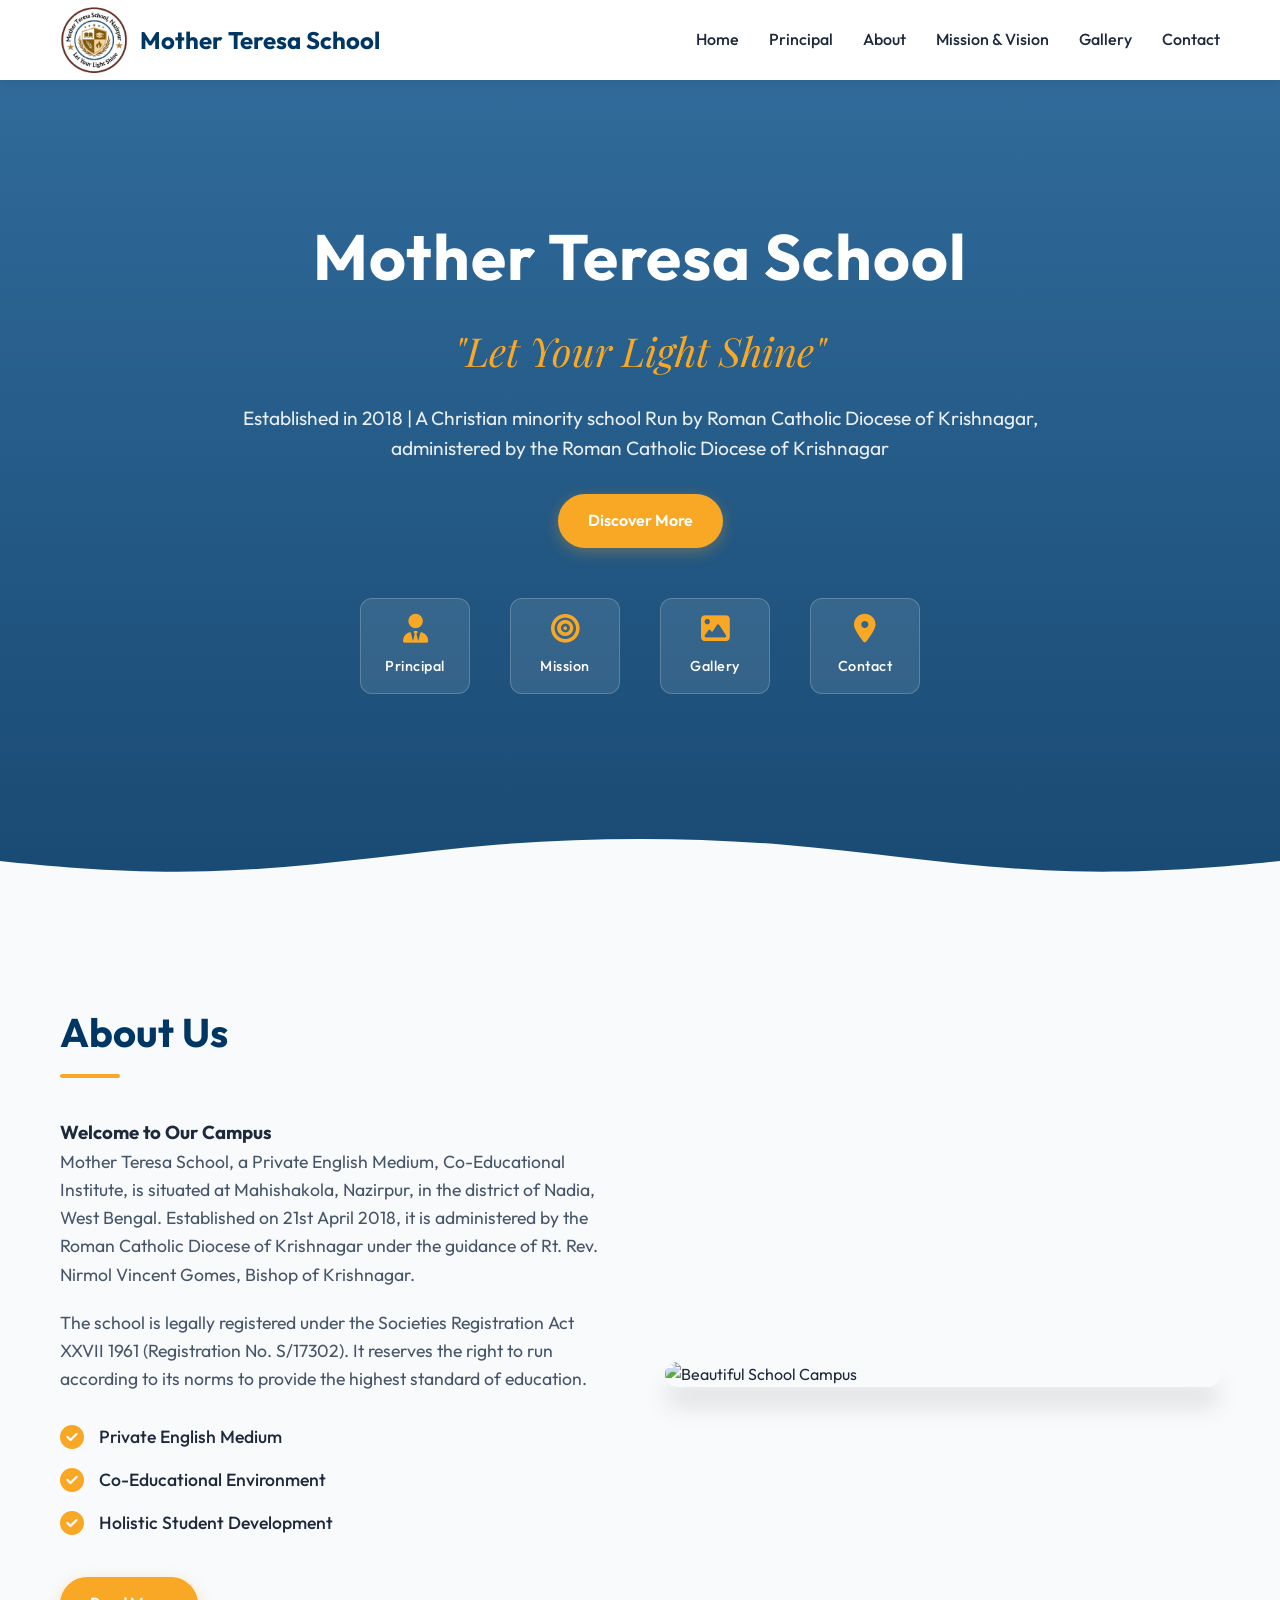
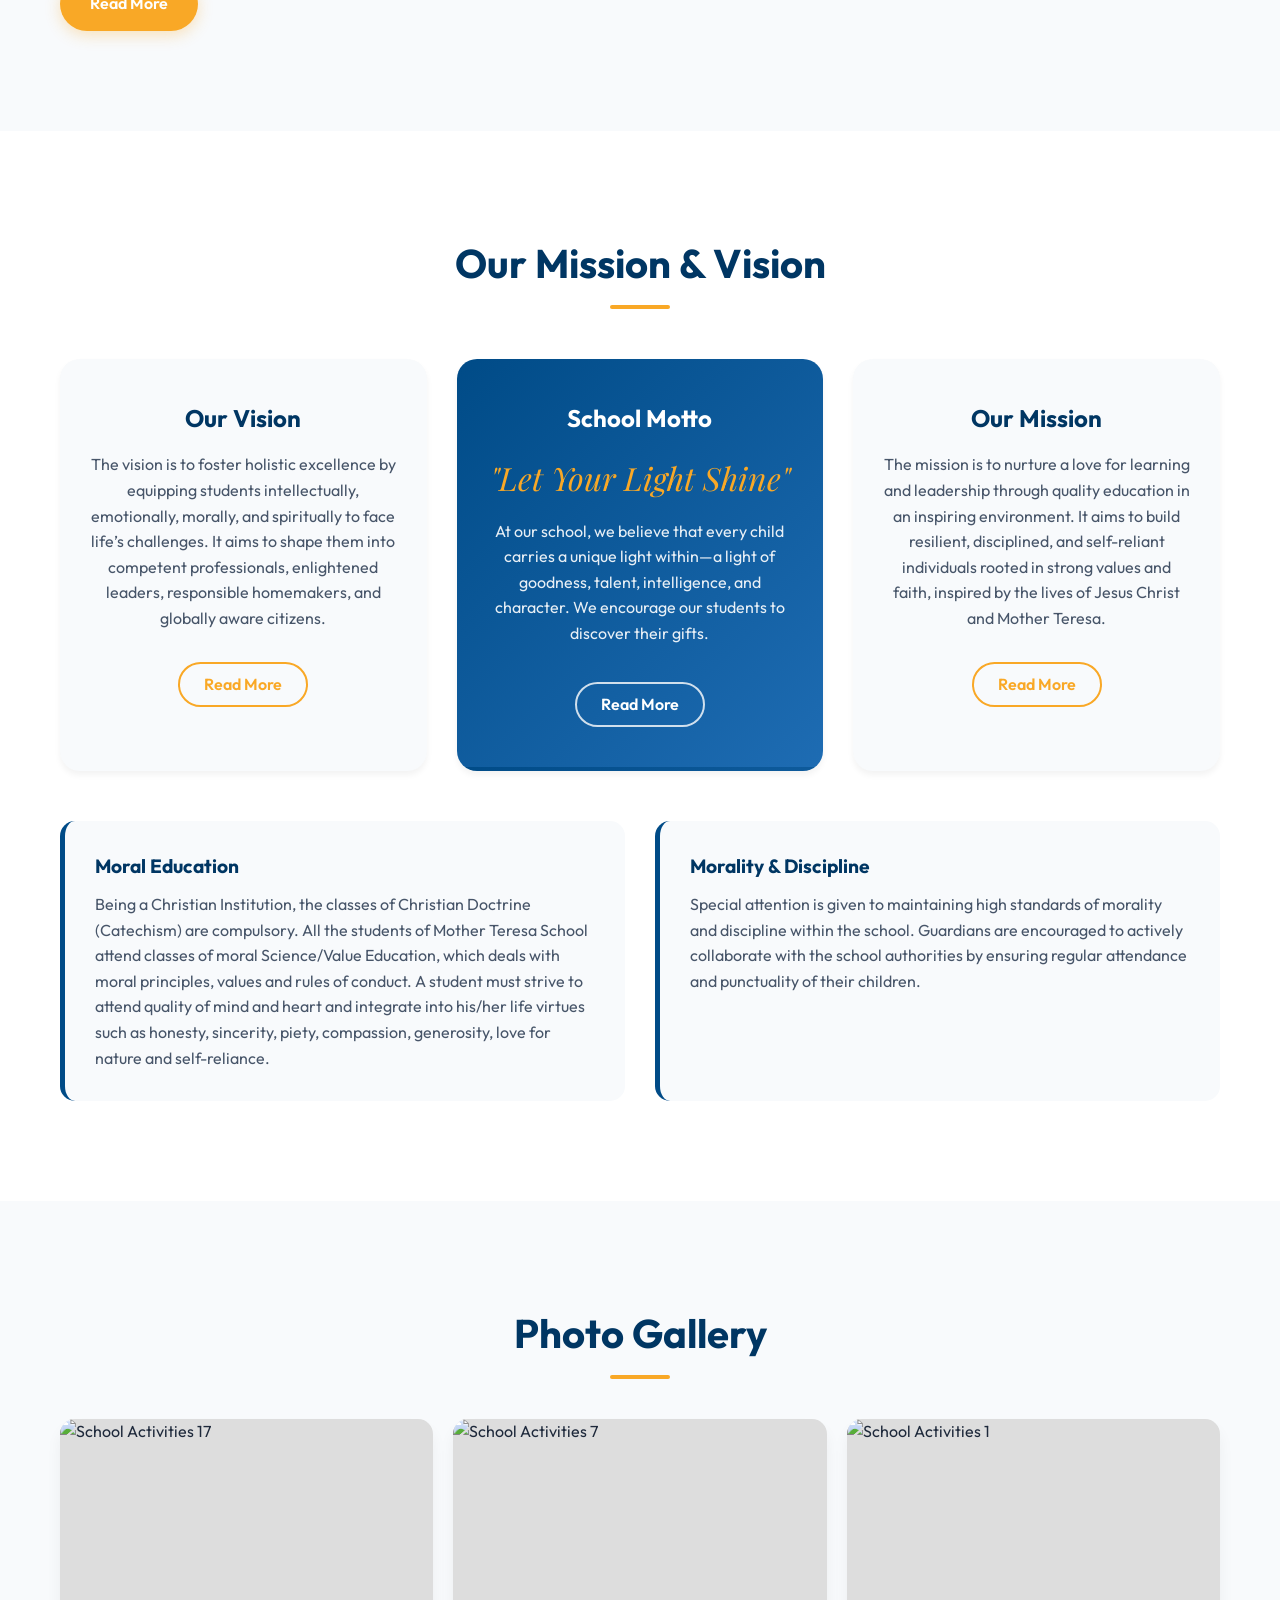
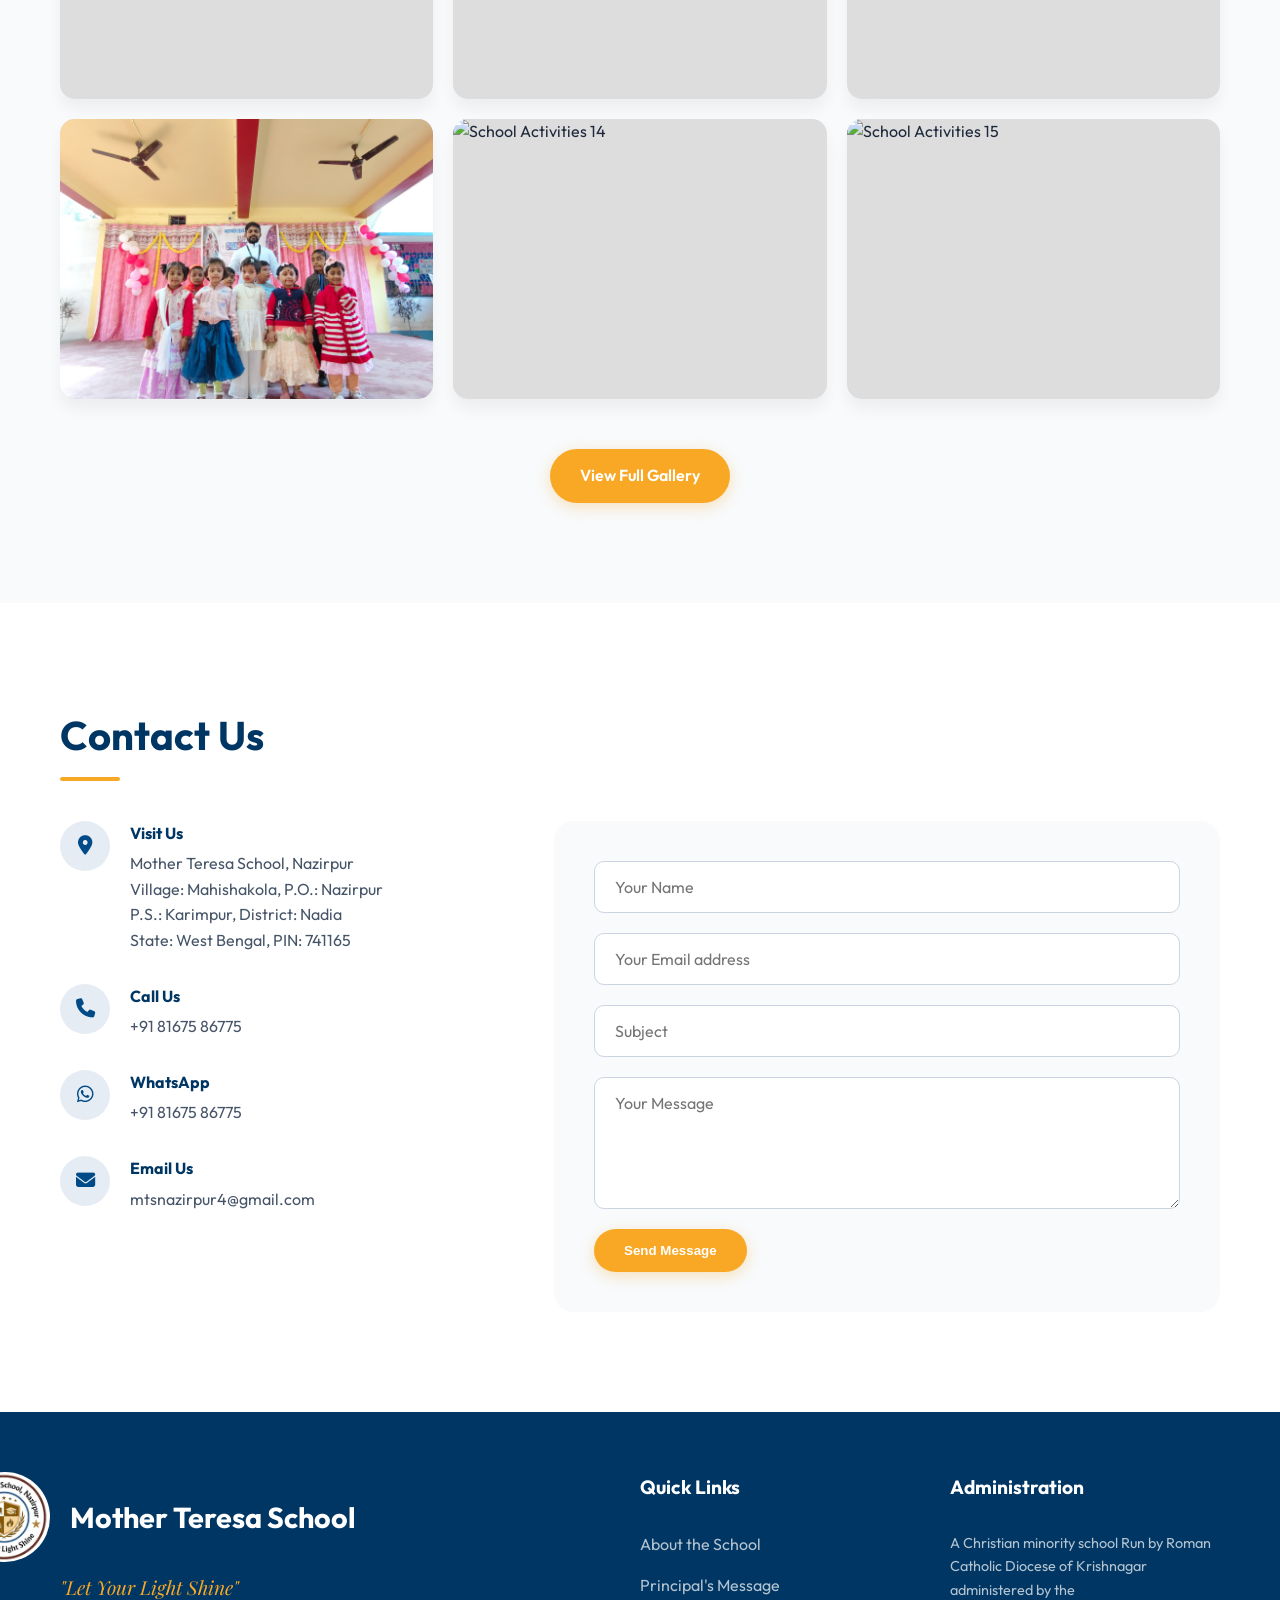
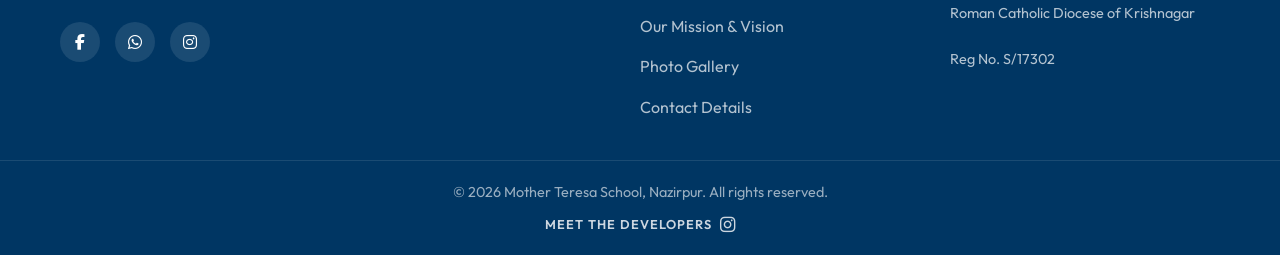
==== index.html @ ec56ccbb "first commit" ====
<!DOCTYPE html>
<html lang="en">

<head>
    <meta charset="UTF-8">
    <meta name="viewport" content="width=device-width, initial-scale=1.0">
    <meta name="description"
        content="Mother Teresa School in Nazirpur, West Bengal is a top Private English Medium, Co-Educational Institute administered by the Roman Catholic Diocese of Krishnagar.">
    <meta name="keywords"
        content="Mother Teresa School, Private English Medium School Nazirpur, CBSE School Nadia, Co-Educational School, Christian Institute, Best School in West Bengal, Top School in Nazirpur">
    <meta name="author" content="Mother Teresa School">
    <meta property="og:title" content="Mother Teresa School, Nazirpur | Let Your Light Shine">
    <meta property="og:description"
        content="Discover Mother Teresa School in Nazirpur, a premier Private English Medium Co-Educational Institute fostering holistic excellence and strong moral values.">
    <meta property="og:type" content="website">
    <meta property="og:locale" content="en_IN">
    <title>Mother Teresa School, Nazirpur | Let Your Light Shine</title>
    <!-- Google Fonts -->
    <link rel="preconnect" href="https://fonts.googleapis.com">
    <link rel="preconnect" href="https://fonts.gstatic.com" crossorigin>
    <link
        href="https://fonts.googleapis.com/css2?family=Outfit:wght@300;400;500;600;700&family=Playfair+Display:ital,wght@0,600;0,700;1,600&display=swap"
        rel="stylesheet">
    <!-- FontAwesome -->
    <link rel="stylesheet" href="https://cdnjs.cloudflare.com/ajax/libs/font-awesome/6.4.0/css/all.min.css">
    <link rel="stylesheet" href="styles.css?v=11">
    <link rel="icon" href="data:;base64,iVBORw0KGgo=">
</head>

<body>
    <!-- Navbar -->
    <nav class="navbar">
        <div class="nav-container">
            <a href="#" class="logo">
                <img src="logo.jpeg" alt="Mother Teresa School Logo" class="nav-logo-img"> Mother Teresa School
            </a>
            <ul class="nav-links">
                <li><a href="#home">Home</a></li>
                <li><a href="principal.html">Principal</a></li>
                <li><a href="#about">About</a></li>
                <li><a href="#philosophy">Mission & Vision</a></li>
                <li><a href="#gallery">Gallery</a></li>
                <li><a href="#contact">Contact</a></li>
            </ul>
            <div class="hamburger">
                <i class="fa-solid fa-bars"></i>
            </div>
        </div>
    </nav>

    <!-- Hero Section -->
    <section id="home" class="hero">
        <div class="hero-content">
            <h1 class="hero-title">Mother Teresa School</h1>
            <p class="hero-subtitle">"Let Your Light Shine"</p>
            <p class="hero-desc">Established in 2018 | A Christian minority school Run by Roman Catholic Diocese of Krishnagar, administered by the Roman Catholic Diocese of Krishnagar</p>
            <a href="#about" class="btn btn-primary">Discover More</a>
            <div class="hero-shortcuts">
                <a href="principal.html" class="shortcut-item">
                    <i class="fa-solid fa-user-tie"></i>
                    <span>Principal</span>
                </a>
                <a href="index.html#philosophy" class="shortcut-item">
                    <i class="fa-solid fa-bullseye"></i>
                    <span>Mission</span>
                </a>
                <a href="gallery.html" class="shortcut-item">
                    <i class="fa-solid fa-image"></i>
                    <span>Gallery</span>
                </a>
                <a href="index.html#contact" class="shortcut-item">
                    <i class="fa-solid fa-location-dot"></i>
                    <span>Contact</span>
                </a>
            </div>
        </div>
    </section>

    <!-- About Section -->
    <section id="about" class="about">
        <div class="container">
            <div class="section-title">
                <h2>About Us</h2>
                <div class="underline"></div>
            </div>
            <div class="about-grid">
                <div class="about-text">
                    <h3>Welcome to Our Campus</h3>
                    <p>Mother Teresa School, a Private English Medium, Co-Educational Institute, is situated at
                        Mahishakola, Nazirpur, in the district of Nadia, West Bengal. Established on 21st April 2018, it
                        is administered by the Roman Catholic Diocese of Krishnagar under the guidance of Rt. Rev.
                        Nirmol Vincent Gomes, Bishop of Krishnagar.</p>
                    <p>The school is legally registered under the Societies Registration Act XXVII 1961 (Registration
                        No. S/17302). It reserves the right to run according to its norms to provide the highest
                        standard of education.</p>
                    <ul class="features-list">
                        <li><i class="fa-solid fa-circle-check"></i> Private English Medium</li>
                        <li><i class="fa-solid fa-circle-check"></i> Co-Educational Environment</li>
                        <li><i class="fa-solid fa-circle-check"></i> Holistic Student Development</li>
                    </ul>
                    <a href="establishment.html" class="btn btn-primary" style="margin-top: 25px;">Read More</a>
                </div>
                <div class="about-image">
                    <img src="https://images.unsplash.com/photo-1546410531-bb4caa6b424d?auto=format&fit=crop&w=800&q=80"
                        alt="Beautiful School Campus">
                </div>
            </div>
        </div>
    </section>

    <!-- Philosophy & Mission Section -->
    <section id="philosophy" class="philosophy">
        <div class="container">
            <div class="section-title text-center">
                <h2>Our Mission & Vision</h2>
                <div class="underline mx-auto"></div>
            </div>

            <div class="cards-grid">
                <!-- Vision Card -->
                <div class="card">
                    <h3>Our Vision</h3>
                    <p>The vision is to foster holistic excellence by equipping students intellectually, emotionally,
                        morally, and spiritually to face life’s challenges. It aims to shape them into competent
                        professionals, enlightened leaders, responsible homemakers, and globally aware citizens.</p>
                    <a href="vision.html" class="btn btn-outline" style="margin-top: 15px; padding: 8px 24px;">Read
                        More</a>
                </div>

                <!-- Motto Card -->
                <div class="card motto-card">
                    <h3>School Motto</h3>
                    <p class="motto-text">"Let Your Light Shine"</p>
                    <p>At our school, we believe that every child carries a unique light within—a light of goodness,
                        talent, intelligence, and character. We encourage our students to discover their gifts.</p>
                    <a href="motto.html" class="btn btn-outline"
                        style="margin-top: 20px; border-color: rgba(255,255,255,0.8); color: white; padding: 8px 24px;">Read
                        More</a>
                </div>

                <!-- Mission Card -->
                <div class="card">
                    <h3>Our Mission</h3>
                    <p>The mission is to nurture a love for learning and leadership through quality education in an
                        inspiring environment. It aims to build resilient, disciplined, and self-reliant individuals
                        rooted in strong values and faith, inspired by the lives of Jesus Christ and Mother Teresa.</p>
                    <a href="mission.html" class="btn btn-outline" style="margin-top: 15px; padding: 8px 24px;">Read
                        More</a>
                </div>
            </div>

            <!-- Education & Discipline -->
            <div class="info-blocks">
                <div class="info-block">
                    <h4>Moral Education</h4>
                    <p>Being a Christian Institution, the classes of Christian Doctrine (Catechism) are compulsory.
                        All the students of Mother Teresa School attend classes of moral Science/Value Education,
                        which deals with moral principles, values and rules of conduct. A student must strive to attend
                        quality of mind and heart and integrate into his/her life virtues such as honesty, sincerity,
                        piety, compassion, generosity, love for nature and self-reliance.</p>
                </div>
                <div class="info-block">
                    <h4>Morality & Discipline</h4>
                    <p>Special attention is given to maintaining high standards of morality and discipline within the
                        school. Guardians are encouraged to actively collaborate with the school authorities by ensuring
                        regular attendance and punctuality of their children.</p>
                </div>
            </div>
        </div>
    </section>
    
    <!-- Gallery Section -->
    <section id="gallery" class="gallery-section" style="background-color: var(--bg-main);">
        <div class="container">
            <div class="section-title text-center">
                <h2>Photo Gallery</h2>
                <div class="underline mx-auto"></div>
            </div>
            
            <div class="gallery-grid">
                <!-- Highlighted Gallery Items -->
                <div class="gallery-item" data-index="16">
                    <img src="school image17.jpeg" alt="School Activities 17" class="gallery-img">
                    <div class="gallery-overlay"><i class="fa-solid fa-magnifying-glass-plus"></i></div>
                </div>
                <div class="gallery-item" data-index="6">
                    <img src="school image7.jpeg" alt="School Activities 7" class="gallery-img">
                    <div class="gallery-overlay"><i class="fa-solid fa-magnifying-glass-plus"></i></div>
                </div>
                <div class="gallery-item" data-index="0">
                    <img src="school image1.jpeg" alt="School Activities 1" class="gallery-img">
                    <div class="gallery-overlay"><i class="fa-solid fa-magnifying-glass-plus"></i></div>
                </div>
                <div class="gallery-item" data-index="11">
                    <img src="school image12.jpeg" alt="School Activities 12" class="gallery-img">
                    <div class="gallery-overlay"><i class="fa-solid fa-magnifying-glass-plus"></i></div>
                </div>
                <div class="gallery-item" data-index="13">
                    <img src="school image14.jpeg" alt="School Activities 14" class="gallery-img">
                    <div class="gallery-overlay"><i class="fa-solid fa-magnifying-glass-plus"></i></div>
                </div>
                <div class="gallery-item" data-index="14">
                    <img src="school image15.jpeg" alt="School Activities 15" class="gallery-img">
                    <div class="gallery-overlay"><i class="fa-solid fa-magnifying-glass-plus"></i></div>
                </div>
            </div>
            
            <div class="text-center" style="margin-top: 50px;">
                <a href="gallery.html" class="btn btn-primary">View Full Gallery</a>
            </div>
        </div>
    </section>

    <!-- Contact Section -->
    <section id="contact" class="contact">
        <div class="container">
            <div class="section-title">
                <h2>Contact Us</h2>
                <div class="underline"></div>
            </div>
            <div class="contact-wrapper">
                <div class="contact-info">
                    <div class="contact-item">
                        <i class="fa-solid fa-location-dot"></i>
                        <div>
                            <h4>Visit Us</h4>
                            <p>Mother Teresa School, Nazirpur<br>Village: Mahishakola, P.O.: Nazirpur<br>P.S.: Karimpur,
                                District: Nadia<br>State: West Bengal, PIN: 741165</p>
                        </div>
                    </div>
                    <div class="contact-item">
                        <i class="fa-solid fa-phone"></i>
                        <div>
                            <h4>Call Us</h4>
                            <p><a href="tel:+918167586775" style="color: inherit; text-decoration: none;">+91 81675 86775</a></p>
                        </div>
                    </div>
                    <div class="contact-item">
                        <i class="fa-brands fa-whatsapp"></i>
                        <div>
                            <h4>WhatsApp</h4>
                            <p><a href="https://wa.me/918167586775" target="_blank" style="color: inherit; text-decoration: none;">+91 81675 86775</a></p>
                        </div>
                    </div>
                    <div class="contact-item">
                        <i class="fa-solid fa-envelope"></i>
                        <div>
                            <h4>Email Us</h4>
                            <p><a href="mailto:mtsnazirpur4@gmail.com" style="color: inherit; text-decoration: none;">mtsnazirpur4@gmail.com</a></p>
                        </div>
                    </div>
                </div>
                <div class="contact-form">
                    <form onsubmit="event.preventDefault(); alert('Message sent successfully!');">
                        <input type="text" placeholder="Your Name" required>
                        <input type="email" placeholder="Your Email address" required>
                        <input type="text" placeholder="Subject">
                        <textarea placeholder="Your Message" rows="5" required></textarea>
                        <button type="submit" class="btn btn-primary">Send Message</button>
                    </form>
                </div>
            </div>
        </div>
    </section>

    <!-- Footer -->
    <footer>
        <div class="container footer-content">
            <div class="footer-logo">
                <div class="footer-brand">
                    <img src="logo.jpeg" alt="Mother Teresa School Logo" class="footer-logo-img">
                    <h3>Mother Teresa School</h3>
                </div>
                <p>"Let Your Light Shine"</p>
                <div class="social-icons" style="margin-top:20px;">
                    <a href="#"><i class="fa-brands fa-facebook-f"></i></a>
                    <a href="https://wa.me/918167586775" target="_blank"><i class="fa-brands fa-whatsapp"></i></a>
                    <a href="#"><i class="fa-brands fa-instagram"></i></a>
                </div>
            </div>
            <div class="footer-links">
                <h4 style="margin-bottom:15px; font-size:1.2rem;">Quick Links</h4>
                <a href="#about">About the School</a>
                <a href="principal.html">Principal's Message</a>
                <a href="#philosophy">Our Mission & Vision</a>
                <a href="#gallery">Photo Gallery</a>
                <a href="#contact">Contact Details</a>
            </div>
            <div class="footer-links">
                <h4 style="margin-bottom:15px; font-size:1.2rem;">Administration</h4>
                <p style="color: rgba(255,255,255,0.7); font-size:0.9rem;">
                    A Christian minority school Run by Roman Catholic Diocese of Krishnagar administered by the<br>Roman Catholic Diocese of Krishnagar<br><br>
                    Reg No. S/17302
                </p>
            </div>
        </div>
        <div class="footer-bottom">
            <div class="footer-bottom-flex">
                <p>&copy; 2026 Mother Teresa School, Nazirpur. All rights reserved.</p>
                <a href="https://www.instagram.com/intellex.web?igsh=MWZyenU0bWc3M2RxOQ==" target="_blank"
                    class="developer-link">
                    MEET THE DEVELOPERS <i class="fa-brands fa-instagram"></i>
                </a>
            </div>
        </div>
    </footer>

    <script src="script.js?v=2"></script>
</body>

</html>
---- styles.css ----
:root {
    --primary: #004b87;
    --primary-light: #1e6cb3;
    --primary-dark: #003663;
    --secondary: #f9a826;
    --secondary-hover: #e0941d;
    --text-main: #1e293b;
    --text-muted: #475569;
    --bg-main: #f8fafc;
    --bg-white: #ffffff;
    --font-sans: 'Outfit', sans-serif;
    --font-serif: 'Playfair Display', serif;
    --transition: all 0.3s ease;
    --shadow-sm: 0 4px 6px rgba(0,0,0,0.05);
    --shadow-md: 0 10px 15px rgba(0,0,0,0.05);
    --shadow-lg: 0 20px 25px rgba(0,0,0,0.1);
}

* {
    margin: 0;
    padding: 0;
    box-sizing: border-box;
}

html {
    scroll-behavior: smooth;
}

body {
    font-family: var(--font-sans);
    color: var(--text-main);
    background-color: var(--bg-main);
    line-height: 1.6;
}

/* Utilities */
.container {
    max-width: 1200px;
    margin: 0 auto;
    padding: 0 20px;
}
.section-title {
    margin-bottom: 40px;
}
.section-title h2 {
    font-size: 2.5rem;
    color: var(--primary-dark);
    margin-bottom: 10px;
}
.underline {
    height: 4px;
    width: 60px;
    background-color: var(--secondary);
    border-radius: 2px;
}
.text-center { text-align: center; }
.mx-auto { margin-left: auto; margin-right: auto; }

/* Buttons */
.btn {
    display: inline-block;
    padding: 12px 28px;
    border-radius: 30px;
    font-weight: 600;
    text-decoration: none;
    transition: var(--transition);
    cursor: pointer;
    border: 2px solid transparent;
}
.btn-primary {
    background-color: var(--secondary);
    color: #fff;
    box-shadow: 0 4px 15px rgba(249, 168, 38, 0.3);
}
.btn-primary:hover {
    background-color: var(--secondary-hover);
    transform: translateY(-2px);
    box-shadow: 0 6px 20px rgba(249, 168, 38, 0.4);
}
.btn-outline {
    background-color: transparent;
    border-color: var(--secondary);
    color: var(--secondary);
}
.btn-outline:hover {
    background-color: var(--secondary);
    color: #fff;
}

/* Navbar */
.navbar {
    position: fixed;
    top: 0;
    left: 0;
    width: 100%;
    background-color: #ffffff;
    z-index: 1000;
    box-shadow: var(--shadow-sm);
    transition: var(--transition);
}
.navbar.scrolled {
    padding: 10px 0;
}
.nav-container {
    display: flex;
    justify-content: space-between;
    align-items: center;
    max-width: 1200px;
    margin: 0 auto;
    padding: 20px;
}
.logo {
    font-size: 1.5rem;
    font-weight: 700;
    color: var(--primary-dark);
    text-decoration: none;
    display: flex;
    align-items: center;
    gap: 10px;
}
.nav-logo-img {
    height: 70px;
    width: auto;
    object-fit: contain;
    mix-blend-mode: multiply;
    margin-top: -15px;
    margin-bottom: -15px;
}
.logo i {
    color: var(--secondary);
    font-size: 1.8rem;
}
.nav-links {
    list-style: none;
    display: flex;
    gap: 30px;
}
.nav-links a {
    text-decoration: none;
    color: var(--text-main);
    font-weight: 500;
    transition: var(--transition);
    position: relative;
}
.nav-links a:hover {
    color: var(--primary);
}
.nav-links a::after {
    content: '';
    position: absolute;
    width: 0;
    height: 2px;
    bottom: -4px;
    left: 0;
    background-color: var(--secondary);
    transition: var(--transition);
}
.nav-links a:hover::after {
    width: 100%;
}
.hamburger {
    display: none;
    font-size: 1.5rem;
    cursor: pointer;
    color: var(--primary-dark);
}

/* Hero Section */
.hero {
    height: 100vh;
    background: linear-gradient(rgba(0, 75, 135, 0.8), rgba(0, 54, 99, 0.9)), url('https://images.unsplash.com/photo-1577896851231-70ef18881754?auto=format&fit=crop&w=1920&q=80') center/cover;
    display: flex;
    align-items: center;
    justify-content: center;
    text-align: center;
    color: white;
    padding: 0 20px;
    position: relative;
    overflow: hidden;
}
.hero::after {
    content: '';
    position: absolute;
    bottom: -2px;
    left: 0;
    width: 100%;
    height: 100px;
    background: url('data:image/svg+xml;utf8,<svg viewBox="0 0 1440 100" xmlns="http://www.w3.org/2000/svg"><path fill="%23f8fafc" d="M0,50 L48,55.3 C96,61,192,72,288,69.3 C384,67,480,51,576,42.7 C672,35,768,35,864,42.7 C960,51,1056,67,1152,69.3 C1248,72,1344,61,1392,55.3 L1440,50 L1440,100 L1392,100 C1344,100,1248,100,1152,100 C1056,100,960,100,864,100 C768,100,672,100,576,100 C480,100,384,100,288,100 C192,100,96,100,48,100 L0,100 Z"></path></svg>') no-repeat center bottom / cover;
}
.hero-content {
    max-width: 800px;
    z-index: 10;
    animation: fadeIn 1s ease-out;
}
.hero-title {
    font-size: 4rem;
    font-weight: 700;
    margin-bottom: 10px;
    letter-spacing: 1px;
}
.hero-subtitle {
    font-family: var(--font-serif);
    font-size: 2.5rem;
    color: var(--secondary);
    font-style: italic;
    margin-bottom: 20px;
}
.hero-desc {
    font-size: 1.2rem;
    opacity: 0.9;
    margin-bottom: 30px;
}

/* About Section */
.about {
    padding: 100px 0;
    background-color: var(--bg-main);
}
.about-grid {
    display: grid;
    grid-template-columns: 1fr 1fr;
    gap: 50px;
    align-items: center;
}
.about-text p {
    margin-bottom: 20px;
    color: var(--text-muted);
    font-size: 1.1rem;
}
.features-list {
    list-style: none;
    margin-top: 30px;
}
.features-list li {
    display: flex;
    align-items: center;
    gap: 15px;
    margin-bottom: 15px;
    font-size: 1.1rem;
    font-weight: 500;
}
.features-list i {
    color: var(--secondary);
    font-size: 1.5rem;
}
.about-image {
    position: relative;
    border-radius: 20px;
    overflow: hidden;
    box-shadow: var(--shadow-lg);
}
.about-image img {
    width: 100%;
    display: block;
    transition: transform 0.5s ease;
}
.about-image:hover img {
    transform: scale(1.05);
}

/* Philosophy Section */
.philosophy {
    padding: 100px 0;
    background-color: var(--bg-white);
}
.cards-grid {
    display: grid;
    grid-template-columns: repeat(auto-fit, minmax(320px, 1fr));
    gap: 30px;
    margin-top: 50px;
    margin-bottom: 50px;
}
.card {
    background-color: var(--bg-main);
    border-radius: 20px;
    padding: 40px 30px;
    text-align: center;
    box-shadow: var(--shadow-sm);
    transition: var(--transition);
    border-bottom: 4px solid transparent;
}
.card:hover {
    transform: translateY(-10px);
    box-shadow: var(--shadow-md);
    background: #0047ab; /* Cobalt blue */
    border-color: #0047ab;
}
.card:hover h3,
.card:hover p {
    color: white;
}
.card:hover .btn-outline {
    border-color: rgba(255, 255, 255, 0.8);
    color: white;
    background-color: transparent;
}
.card:hover .btn-outline:hover {
    background-color: rgba(255,255,255,0.2);
}
.card-icon {
    width: 70px;
    height: 70px;
    background-color: rgba(0, 75, 135, 0.1);
    color: var(--primary);
    border-radius: 50%;
    display: flex;
    align-items: center;
    justify-content: center;
    font-size: 1.8rem;
    margin: 0 auto 20px;
    transition: var(--transition);
}
.card:hover .card-icon {
    background-color: var(--primary);
    color: white;
}
.card h3 {
    font-size: 1.5rem;
    color: var(--primary-dark);
    margin-bottom: 15px;
}
.card p {
    color: var(--text-muted);
    margin-bottom: 15px;
}
.motto-card {
    background: linear-gradient(135deg, var(--primary), var(--primary-light));
    color: white;
}
.motto-card h3 {
    color: white;
}
.motto-card p {
    color: rgba(255, 255, 255, 0.9);
}
.motto-text {
    font-family: var(--font-serif);
    font-size: 2rem !important;
    font-style: italic;
    color: var(--secondary) !important;
}
.motto-card .card-icon {
    background-color: rgba(255, 255, 255, 0.2);
    color: var(--secondary);
}

/* Info Blocks */
.info-blocks {
    display: grid;
    grid-template-columns: 1fr 1fr;
    gap: 30px;
}
.info-block {
    background-color: var(--bg-main);
    padding: 30px;
    border-radius: 15px;
    border-left: 5px solid var(--primary);
}
.info-block h4 {
    display: flex;
    align-items: center;
    gap: 10px;
    color: var(--primary-dark);
    font-size: 1.2rem;
    margin-bottom: 10px;
}
.info-block i {
    color: var(--secondary);
}
.info-block p {
    color: var(--text-muted);
}

/* Contact Section */
.contact {
    padding: 100px 0;
    background-color: var(--bg-white);
}
.contact-wrapper {
    display: grid;
    grid-template-columns: 1fr 1.5fr;
    gap: 50px;
    margin-top: 40px;
}
.contact-info {
    display: flex;
    flex-direction: column;
    gap: 30px;
}
.contact-item {
    display: flex;
    gap: 20px;
    align-items: flex-start;
}
.contact-item i {
    width: 50px;
    height: 50px;
    background-color: rgba(0, 75, 135, 0.1);
    color: var(--primary);
    border-radius: 50%;
    display: flex;
    align-items: center;
    justify-content: center;
    font-size: 1.2rem;
    flex-shrink: 0;
}
.contact-item h4 {
    color: var(--primary-dark);
    margin-bottom: 5px;
}
.contact-item p {
    color: var(--text-muted);
}
.contact-form {
    background-color: var(--bg-main);
    padding: 40px;
    border-radius: 20px;
}
.contact-form form {
    display: flex;
    flex-direction: column;
    gap: 20px;
}
.contact-form input,
.contact-form textarea {
    width: 100%;
    padding: 15px 20px;
    border: 1px solid #cbd5e1;
    border-radius: 10px;
    font-family: inherit;
    font-size: 1rem;
    outline: none;
    transition: border-color 0.3s;
}
.contact-form input:focus,
.contact-form textarea:focus {
    border-color: var(--primary);
}
.contact-form button {
    align-self: flex-start;
}

/* Footer */
footer {
    background-color: var(--primary-dark);
    color: white;
    padding: 60px 0 0;
}
.footer-content {
    display: grid;
    grid-template-columns: 2fr 1fr 1fr;
    gap: 40px;
    margin-bottom: 40px;
}
.footer-brand {
    display: flex;
    align-items: center;
    gap: 20px;
    margin-bottom: 10px;
}
.footer-brand h3 {
    font-size: 1.8rem;
    margin-bottom: 0;
}
.footer-logo-img {
    height: 90px;
    width: 90px;
    object-fit: cover;
    border-radius: 50%;
    background-color: white;
    margin-left: -100px;
}
.footer-logo p {
    font-family: var(--font-serif);
    color: var(--secondary);
    font-style: italic;
    font-size: 1.2rem;
}
.footer-links {
    display: flex;
    flex-direction: column;
    gap: 15px;
}
.footer-links a {
    color: rgba(255,255,255,0.7);
    text-decoration: none;
    transition: var(--transition);
}
.footer-links a:hover {
    color: var(--secondary);
    transform: translateX(5px);
}
.social-icons {
    display: flex;
    gap: 15px;
}
.social-icons a {
    width: 40px;
    height: 40px;
    background-color: rgba(255,255,255,0.1);
    color: white;
    border-radius: 50%;
    display: flex;
    align-items: center;
    justify-content: center;
    text-decoration: none;
    transition: var(--transition);
}
.social-icons a:hover {
    background-color: var(--secondary);
    transform: translateY(-3px);
}
.footer-bottom {
    padding: 20px 0;
    border-top: 1px solid rgba(255,255,255,0.1);
    color: rgba(255,255,255,0.6);
    font-size: 0.9rem;
}
.footer-bottom-flex {
    display: flex;
    flex-direction: column;
    justify-content: center;
    align-items: center;
    gap: 10px;
    max-width: 1200px;
    margin: 0 auto;
    padding: 0 20px;
}
.developer-link {
    color: rgba(255,255,255,0.8);
    text-decoration: none;
    display: flex;
    align-items: center;
    gap: 8px;
    font-size: 0.8rem;
    letter-spacing: 1px;
    font-weight: 600;
    transition: var(--transition);
}
.developer-link:hover {
    color: var(--secondary);
}
.developer-link i {
    font-size: 1.1rem;
}

/* Animations */
@keyframes fadeIn {
    from { opacity: 0; transform: translateY(20px); }
    to { opacity: 1; transform: translateY(0); }
}

/* Mobile Responsive */
@media (max-width: 991px) {
    .hero-title { font-size: 3rem; }
    .hero-subtitle { font-size: 2rem; }
    .about-grid { grid-template-columns: 1fr; }
}
@media (max-width: 768px) {
    .nav-links {
        position: absolute;
        top: 100%;
        left: 0;
        width: 100%;
        background-color: var(--bg-white);
        flex-direction: column;
        gap: 0;
        box-shadow: var(--shadow-md);
        clip-path: polygon(0 0, 100% 0, 100% 0, 0 0);
        transition: clip-path 0.4s ease-in-out;
    }
    .nav-links.active {
        clip-path: polygon(0 0, 100% 0, 100% 100%, 0 100%);
    }
    .nav-links li { width: 100%; text-align: center; }
    .nav-links a {
        display: block;
        padding: 20px;
        border-bottom: 1px solid #f1f5f9;
    }
    .hamburger { display: block; }

    .hero-title { font-size: 2.5rem; }
    .hero-subtitle { font-size: 1.5rem; }
    .info-blocks { grid-template-columns: 1fr; }
    .contact-wrapper { grid-template-columns: 1fr; }
    .footer-content { grid-template-columns: 1fr; text-align: center; }
    .social-icons { justify-content: center; }
    .footer-links a:hover { transform: none; }
    
    .footer-bottom-flex {
        flex-direction: column;
        gap: 15px;
        text-align: center;
    }
}

/* Gallery Styles */
.gallery-section {
    padding: 100px 0;
    background-color: var(--bg-main);
}
.gallery-grid {
    display: grid;
    grid-template-columns: repeat(auto-fill, minmax(300px, 1fr));
    gap: 20px;
    margin-top: 40px;
}
.gallery-item {
    position: relative;
    border-radius: 15px;
    overflow: hidden;
    box-shadow: var(--shadow-md);
    aspect-ratio: 4/3;
    background-color: #ddd;
}
.gallery-img {
    width: 100%;
    height: 100%;
    object-fit: cover;
    transition: transform 0.5s ease;
    cursor: pointer;
}
.gallery-item:hover .gallery-img {
    transform: scale(1.1);
}
.gallery-overlay {
    position: absolute;
    top: 0;
    left: 0;
    width: 100%;
    height: 100%;
    background: rgba(0, 75, 135, 0.4);
    opacity: 0;
    transition: var(--transition);
    display: flex;
    align-items: center;
    justify-content: center;
    pointer-events: none;
}
.gallery-item:hover .gallery-overlay {
    opacity: 1;
}
.gallery-overlay i {
    color: white;
    font-size: 2rem;
}

/* Lightbox Styles */
.lightbox {
    display: none;
    position: fixed;
    z-index: 2000;
    left: 0;
    top: 0;
    width: 100%;
    height: 100%;
    background-color: rgba(0, 0, 0, 0.95);
    backdrop-filter: blur(5px);
    justify-content: center;
    align-items: center;
    transition: opacity 0.4s ease;
}
.lightbox-content {
    max-width: 90%;
    max-height: 85%;
    border-radius: 10px;
    box-shadow: 0 0 30px rgba(0,0,0,0.5);
    animation: zoom 0.4s ease;
}
@keyframes zoom {
    from { transform: scale(0.9); opacity: 0; }
    to { transform: scale(1); opacity: 1; }
}
.close-lightbox {
    position: absolute;
    top: 30px;
    right: 40px;
    color: #fff;
    font-size: 40px;
    font-weight: bold;
    cursor: pointer;
    transition: var(--transition);
    z-index: 2100;
}
.close-lightbox:hover {
    color: var(--secondary);
    transform: rotate(90deg);
}
.lightbox-nav {
    position: absolute;
    width: 100%;
    display: flex;
    justify-content: space-between;
    padding: 0 40px;
    pointer-events: none;
}
.nav-btn {
    background-color: rgba(255, 255, 255, 0.1);
    border: none;
    color: white;
    font-size: 30px;
    cursor: pointer;
    padding: 20px;
    border-radius: 50%;
    transition: var(--transition);
    pointer-events: auto;
    width: 70px;
    height: 70px;
    display: flex;
    align-items: center;
    justify-content: center;
}
.nav-btn:hover {
    background-color: var(--secondary);
    color: #fff;
    transform: scale(1.1);
}

/* Back to Home Button */
.back-btn-container {
    margin-bottom: 40px;
    display: flex;
    justify-content: flex-start;
}
.btn-back {
    display: flex;
    align-items: center;
    gap: 10px;
    background-color: var(--primary);
    color: white;
    padding: 10px 25px;
    border-radius: 5px;
    text-decoration: none;
    font-weight: 500;
    transition: var(--transition);
    box-shadow: var(--shadow-sm);
}
.btn-back:hover {
    background-color: var(--primary-dark);
    transform: translateX(-5px);
    box-shadow: var(--shadow-md);
}
@media (max-width: 768px) {
    .nav-btn { width: 50px; height: 50px; font-size: 20px; }
    .close-lightbox { top: 15px; right: 20px; font-size: 30px; }
}

/* Principal Page Styles */
.principal-section {
    padding: 80px 0;
    background-color: var(--bg-white);
}
.principal-wrapper {
    display: grid;
    grid-template-columns: 1fr 2fr;
    gap: 50px;
    align-items: flex-start;
}
.principal-image-container {
    position: sticky;
    top: 100px;
}
.principal-image {
    width: 100%;
    border-radius: 15px;
    box-shadow: var(--shadow-lg);
    border: 5px solid white;
}
.principal-text {
    font-size: 1.15rem;
    line-height: 1.8;
    color: var(--text-dark);
}
.principal-text p {
    margin-bottom: 25px;
    text-align: justify;
}
.quote-box {
    background-color: var(--bg-main);
    padding: 30px;
    border-left: 5px solid var(--secondary);
    border-radius: 5px;
    margin: 40px 0;
}
.quote-box blockquote {
    font-family: var(--font-serif);
    font-size: 1.3rem;
    font-style: italic;
    color: var(--primary);
    margin-bottom: 15px;
}
.quote-box cite {
    font-size: 1rem;
    font-weight: 600;
    color: var(--text-muted);
    font-style: normal;
}
.principal-signature {
    margin-top: 50px;
    padding-top: 30px;
    border-top: 1px solid #eee;
}
.principal-signature h4 {
    color: var(--primary);
    font-size: 1.4rem;
    margin-bottom: 5px;
}
.principal-signature p {
    color: var(--text-muted);
    font-weight: 500;
    margin-bottom: 0;
}

@media (max-width: 992px) {
    .principal-wrapper {
        grid-template-columns: 1fr;
    }
    .principal-image-container {
        position: static;
        max-width: 400px;
        margin: 0 auto 40px;
    }
}

/* Hero Shortcuts */
.hero-shortcuts {
    display: flex;
    justify-content: center;
    gap: 40px;
    margin-top: 50px;
    flex-wrap: wrap;
    animation: fadeInUp 1s ease 0.5s both;
}
.shortcut-item {
    display: flex;
    flex-direction: column;
    align-items: center;
    gap: 12px;
    color: white;
    text-decoration: none;
    transition: var(--transition);
    padding: 15px;
    border-radius: 12px;
    background: rgba(255, 255, 255, 0.1);
    backdrop-filter: blur(5px);
    width: 110px;
    border: 1px solid rgba(255, 255, 255, 0.2);
}
.shortcut-item i {
    font-size: 1.8rem;
    color: var(--secondary);
    transition: var(--transition);
}
.shortcut-item span {
    font-size: 0.9rem;
    font-weight: 500;
    letter-spacing: 0.5px;
}
.shortcut-item:hover {
    background: rgba(255, 255, 255, 0.2);
    transform: translateY(-5px);
    border-color: var(--secondary);
    box-shadow: 0 10px 20px rgba(0,0,0,0.2);
}
.shortcut-item:hover i {
    transform: scale(1.2);
}

@keyframes fadeInUp {
    from {
        opacity: 0;
        transform: translateY(30px);
    }
    to {
        opacity: 1;
        transform: translateY(0);
    }
}

@media (max-width: 600px) {
    .hero-shortcuts {
        gap: 15px;
    }
    .shortcut-item {
        width: 100px;
        padding: 10px;
    }
    .shortcut-item i {
        font-size: 1.5rem;
    }
    .shortcut-item span {
        font-size: 0.8rem;
    }
}
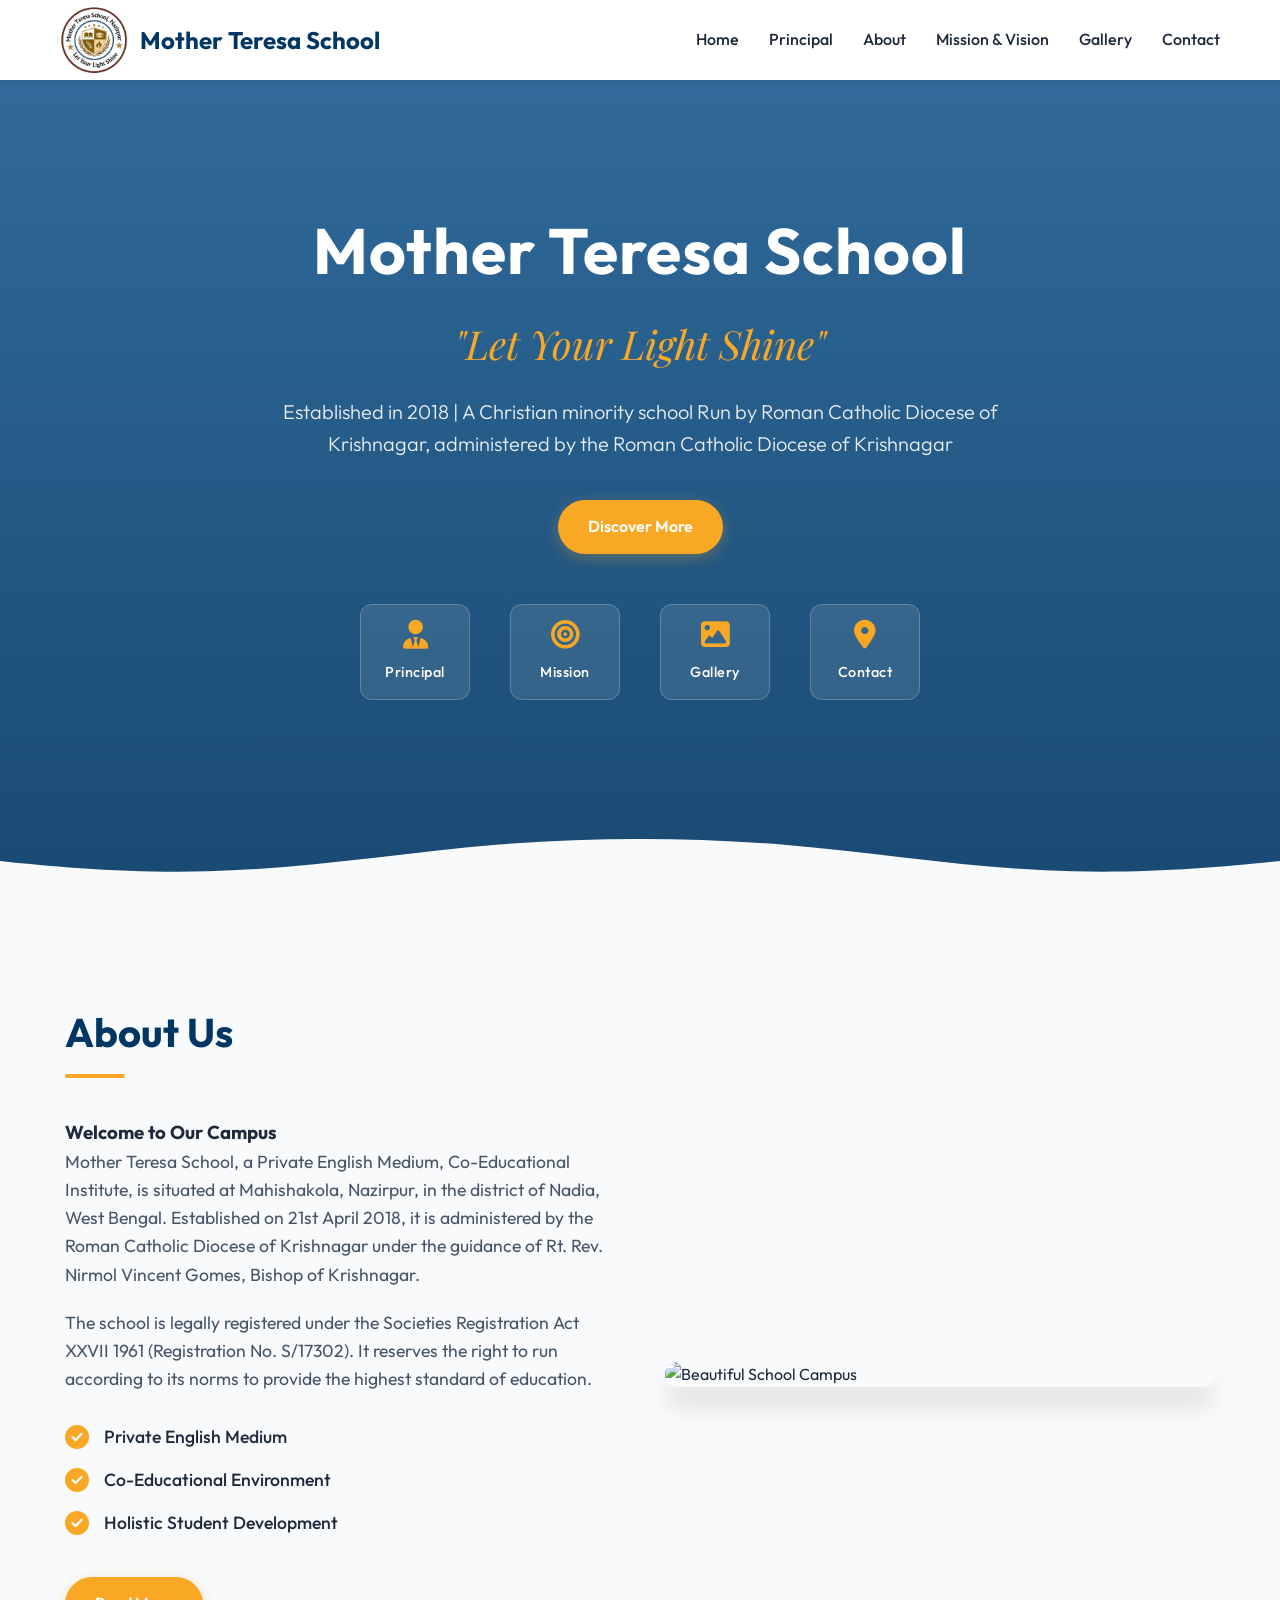
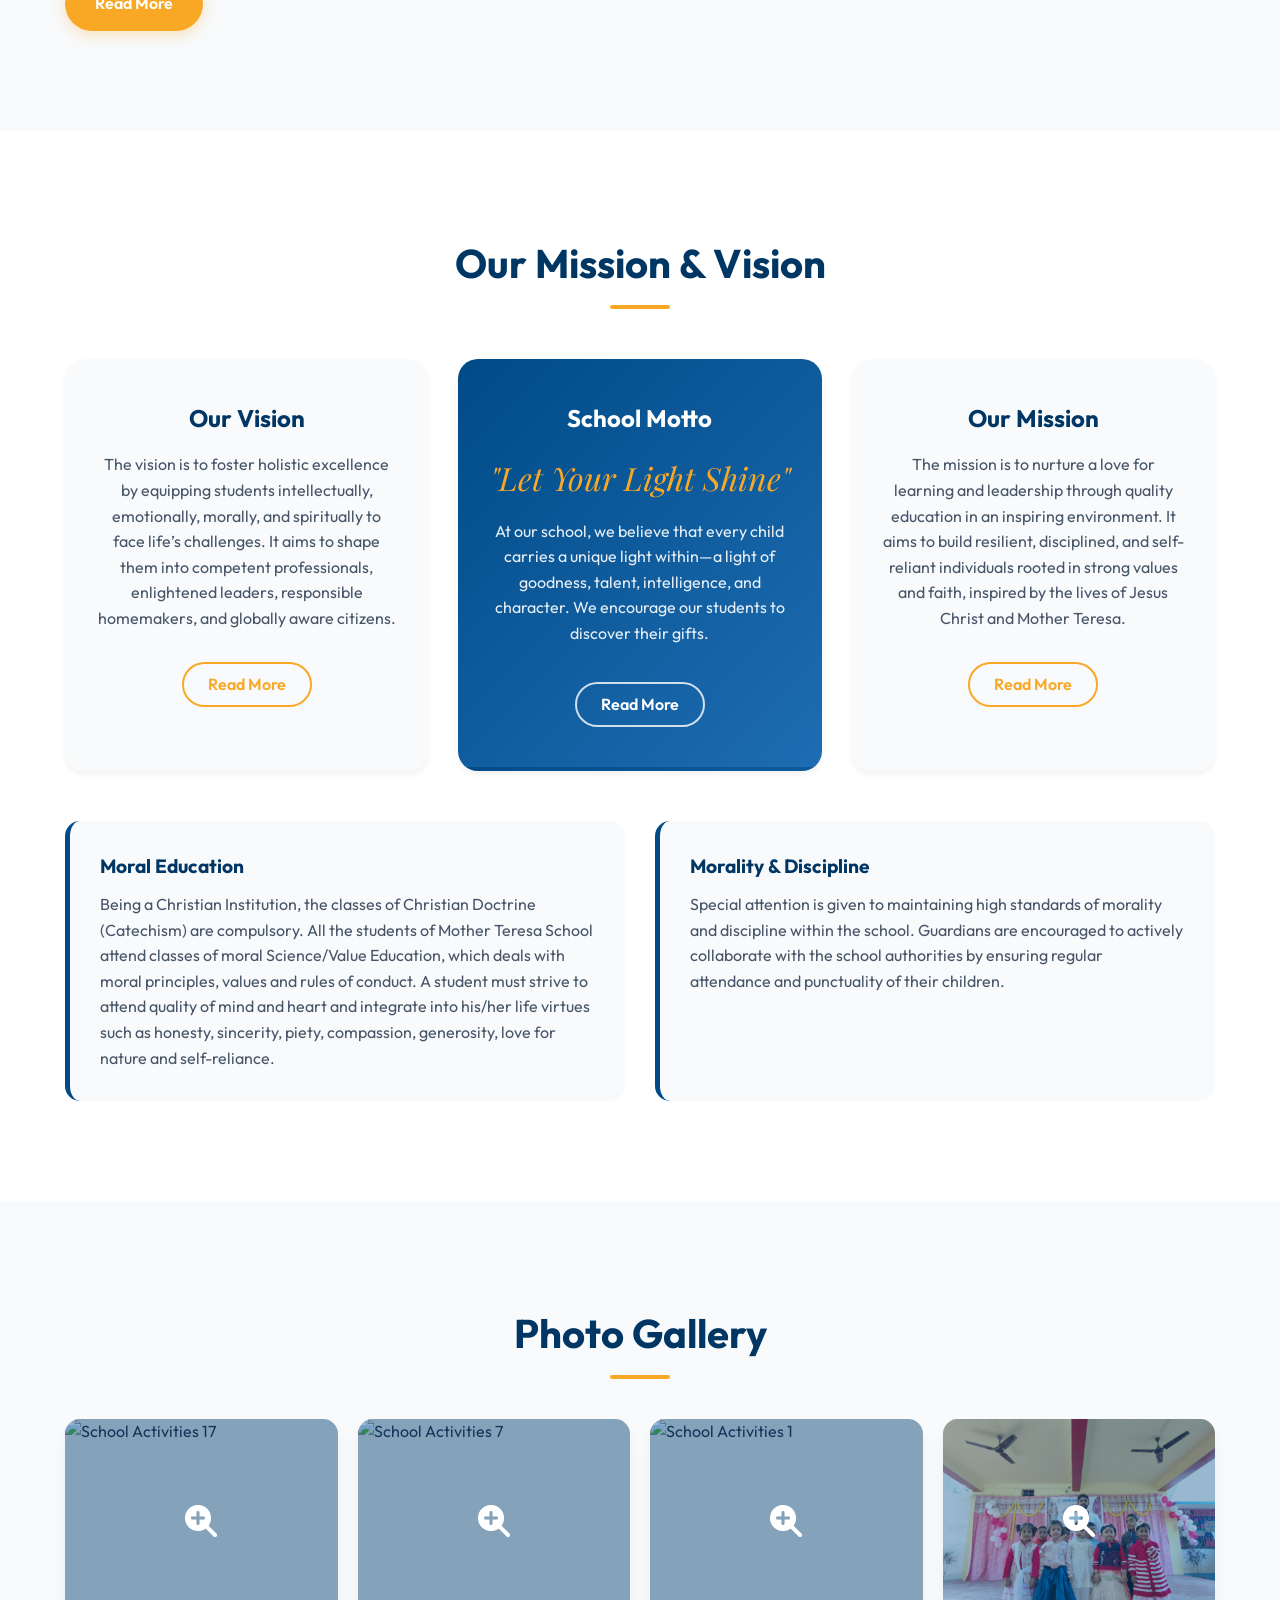
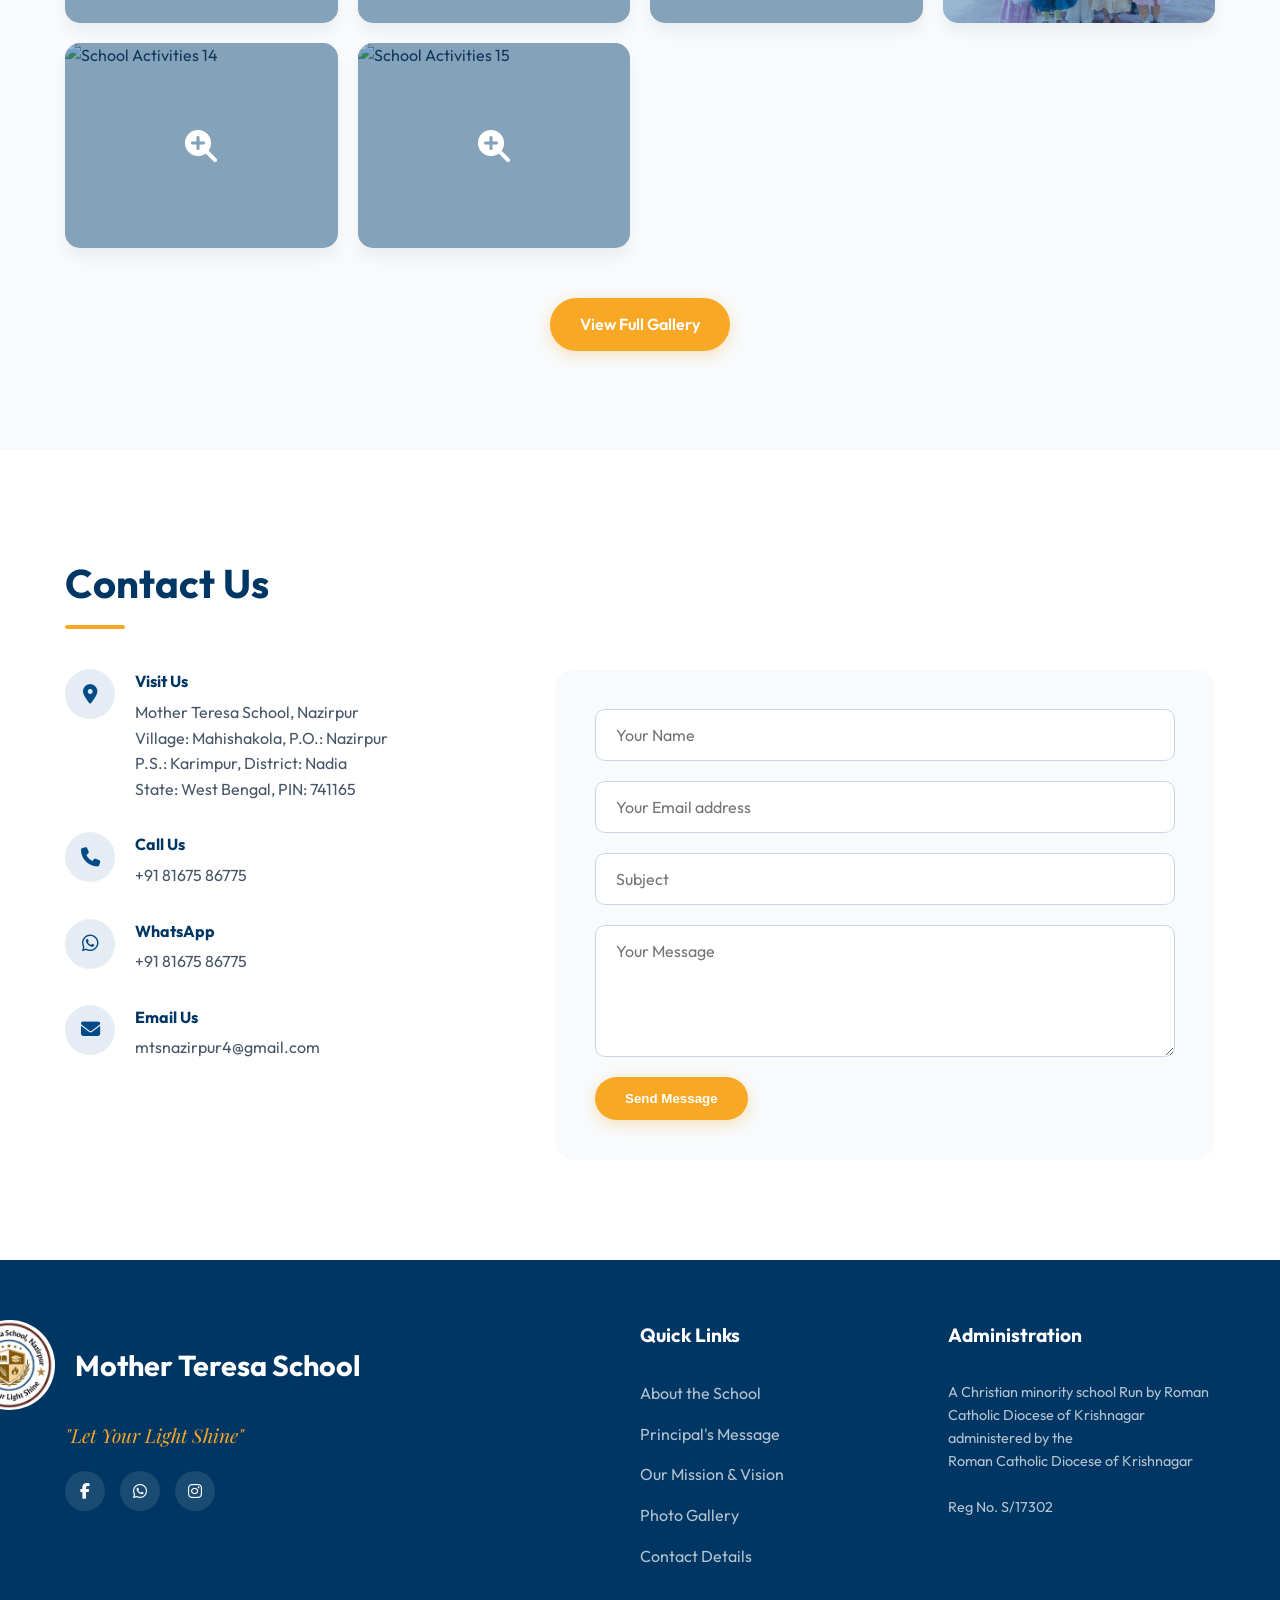
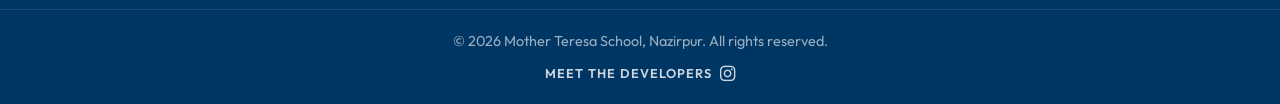
==== commit c3638b13: "third commit" ====
--- a/index.html
+++ b/index.html
@@ -180,27 +180,27 @@
             <div class="gallery-grid">
                 <!-- Highlighted Gallery Items -->
                 <div class="gallery-item" data-index="16">
-                    <img src="school image17.jpeg" alt="School Activities 17" class="gallery-img">
+                    <img src="school_image17.jpeg" alt="School Activities 17" class="gallery-img">
                     <div class="gallery-overlay"><i class="fa-solid fa-magnifying-glass-plus"></i></div>
                 </div>
                 <div class="gallery-item" data-index="6">
-                    <img src="school image7.jpeg" alt="School Activities 7" class="gallery-img">
+                    <img src="school_image7.jpeg" alt="School Activities 7" class="gallery-img">
                     <div class="gallery-overlay"><i class="fa-solid fa-magnifying-glass-plus"></i></div>
                 </div>
                 <div class="gallery-item" data-index="0">
-                    <img src="school image1.jpeg" alt="School Activities 1" class="gallery-img">
+                    <img src="school_image1.jpeg" alt="School Activities 1" class="gallery-img">
                     <div class="gallery-overlay"><i class="fa-solid fa-magnifying-glass-plus"></i></div>
                 </div>
                 <div class="gallery-item" data-index="11">
-                    <img src="school image12.jpeg" alt="School Activities 12" class="gallery-img">
+                    <img src="school_image12.jpeg" alt="School Activities 12" class="gallery-img">
                     <div class="gallery-overlay"><i class="fa-solid fa-magnifying-glass-plus"></i></div>
                 </div>
                 <div class="gallery-item" data-index="13">
-                    <img src="school image14.jpeg" alt="School Activities 14" class="gallery-img">
+                    <img src="school_image14.jpeg" alt="School Activities 14" class="gallery-img">
                     <div class="gallery-overlay"><i class="fa-solid fa-magnifying-glass-plus"></i></div>
                 </div>
                 <div class="gallery-item" data-index="14">
-                    <img src="school image15.jpeg" alt="School Activities 15" class="gallery-img">
+                    <img src="school_image15.jpeg" alt="School Activities 15" class="gallery-img">
                     <div class="gallery-overlay"><i class="fa-solid fa-magnifying-glass-plus"></i></div>
                 </div>
             </div>
--- a/styles.css
+++ b/styles.css
@@ -1,5 +1,10 @@
+html, body {
+    overflow-x: hidden;
+    width: 100%;
+}
+
 :root {
-    --primary: #004b87;
+    --primary: #004b87; /* Deep academic blue */
     --primary-light: #1e6cb3;
     --primary-dark: #003663;
     --secondary: #f9a826;
@@ -37,7 +42,7 @@
 .container {
     max-width: 1200px;
     margin: 0 auto;
-    padding: 0 20px;
+    padding: 0 25px;
 }
 .section-title {
     margin-bottom: 40px;
@@ -206,9 +211,13 @@
     margin-bottom: 20px;
 }
 .hero-desc {
-    font-size: 1.2rem;
+    font-size: 1.25rem;
+    max-width: 800px;
+    margin-bottom: 40px;
     opacity: 0.9;
-    margin-bottom: 30px;
+    font-weight: 300;
+    word-wrap: break-word;
+    overflow-wrap: break-word;
 }
 
 /* About Section */
@@ -265,7 +274,7 @@
 }
 .cards-grid {
     display: grid;
-    grid-template-columns: repeat(auto-fit, minmax(320px, 1fr));
+    grid-template-columns: repeat(auto-fit, minmax(280px, 1fr));
     gap: 30px;
     margin-top: 50px;
     margin-bottom: 50px;
@@ -555,6 +564,7 @@
     .hero-title { font-size: 3rem; }
     .hero-subtitle { font-size: 2rem; }
     .about-grid { grid-template-columns: 1fr; }
+    section { padding: 60px 0; }
 }
 @media (max-width: 768px) {
     .nav-links {
@@ -568,6 +578,7 @@
         box-shadow: var(--shadow-md);
         clip-path: polygon(0 0, 100% 0, 100% 0, 0 0);
         transition: clip-path 0.4s ease-in-out;
+        z-index: 999;
     }
     .nav-links.active {
         clip-path: polygon(0 0, 100% 0, 100% 100%, 0 100%);
@@ -602,7 +613,7 @@
 }
 .gallery-grid {
     display: grid;
-    grid-template-columns: repeat(auto-fill, minmax(300px, 1fr));
+    grid-template-columns: repeat(auto-fill, minmax(250px, 1fr));
     gap: 20px;
     margin-top: 40px;
 }
@@ -631,12 +642,17 @@
     width: 100%;
     height: 100%;
     background: rgba(0, 75, 135, 0.4);
-    opacity: 0;
+    z-index: 1000;
     transition: var(--transition);
     display: flex;
     align-items: center;
     justify-content: center;
     pointer-events: none;
+}
+.navbar.scrolled {
+    background-color: var(--bg-white);
+    padding: 10px 0;
+    box-shadow: var(--shadow-md);
 }
 .gallery-item:hover .gallery-overlay {
     opacity: 1;
@@ -763,6 +779,9 @@
 }
 .principal-image {
     width: 100%;
+    max-height: 550px;
+    object-fit: cover;
+    object-position: top center;
     border-radius: 15px;
     box-shadow: var(--shadow-lg);
     border: 5px solid white;
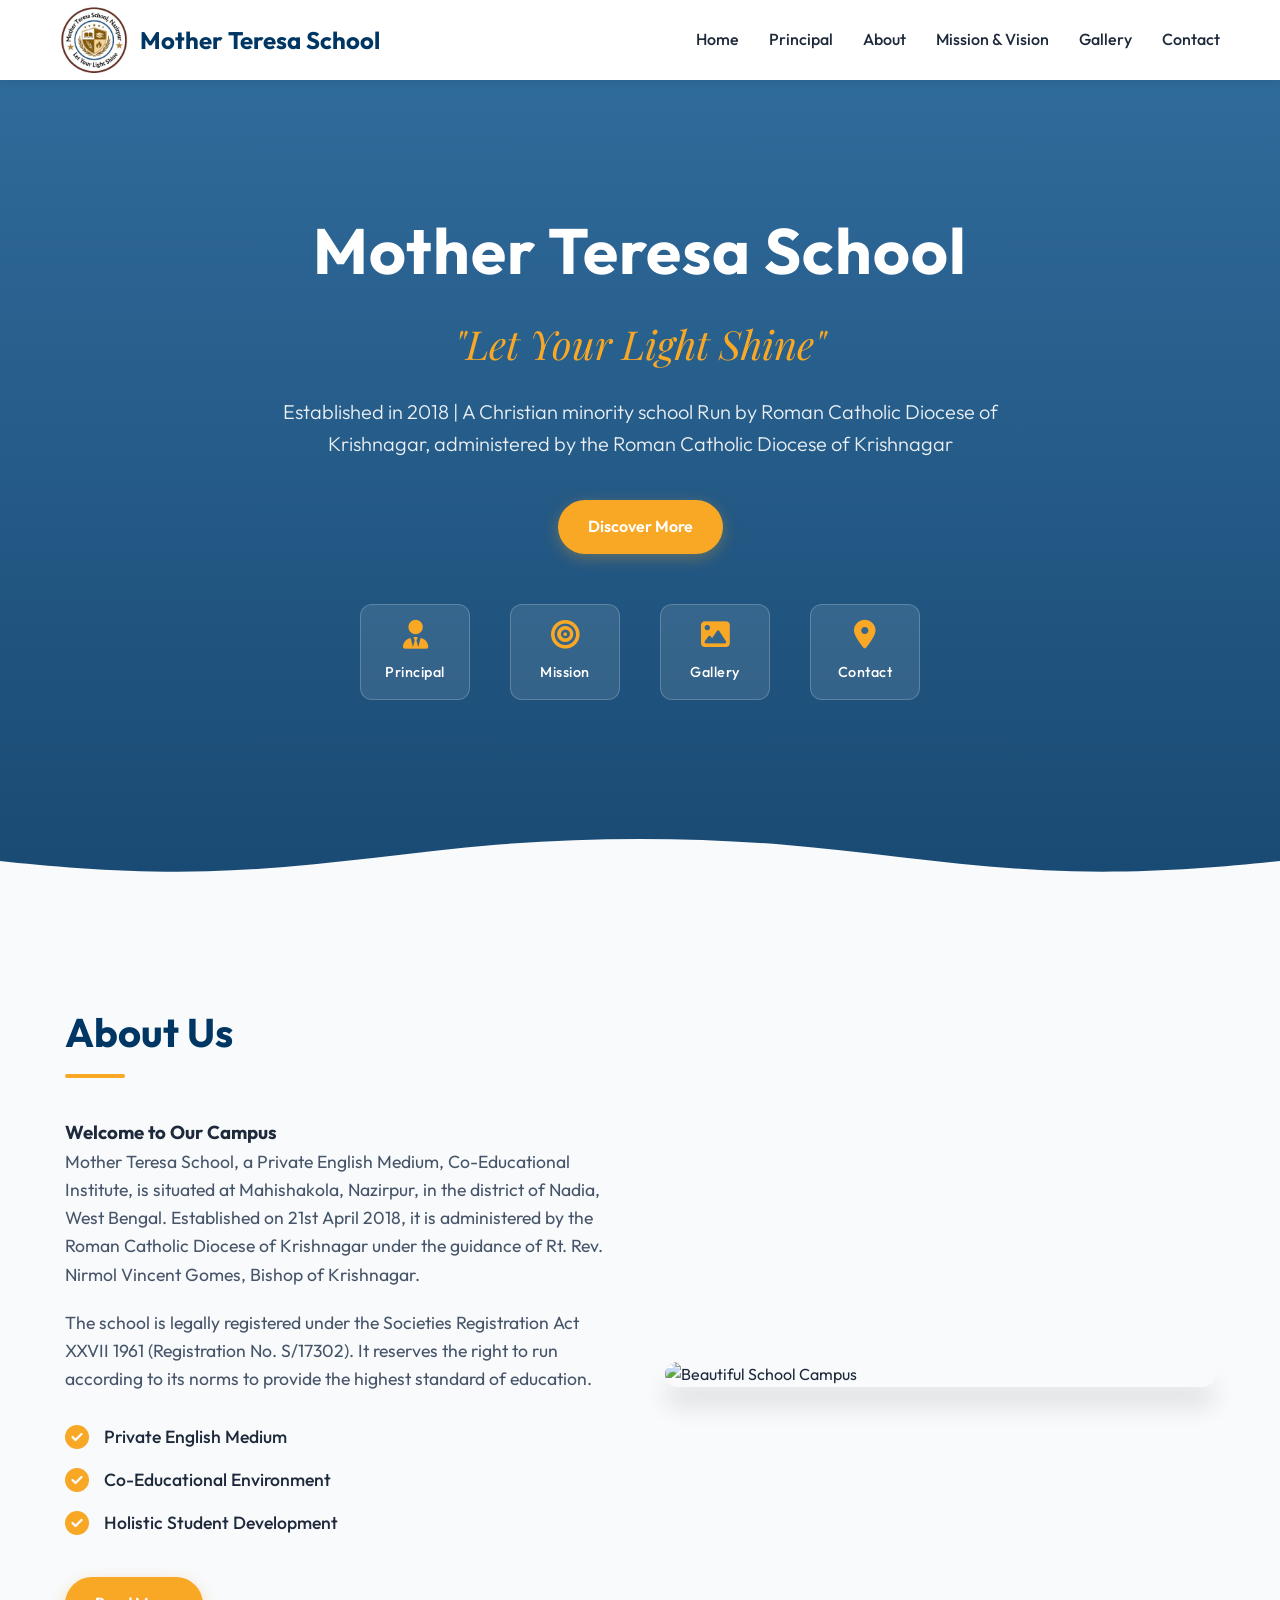
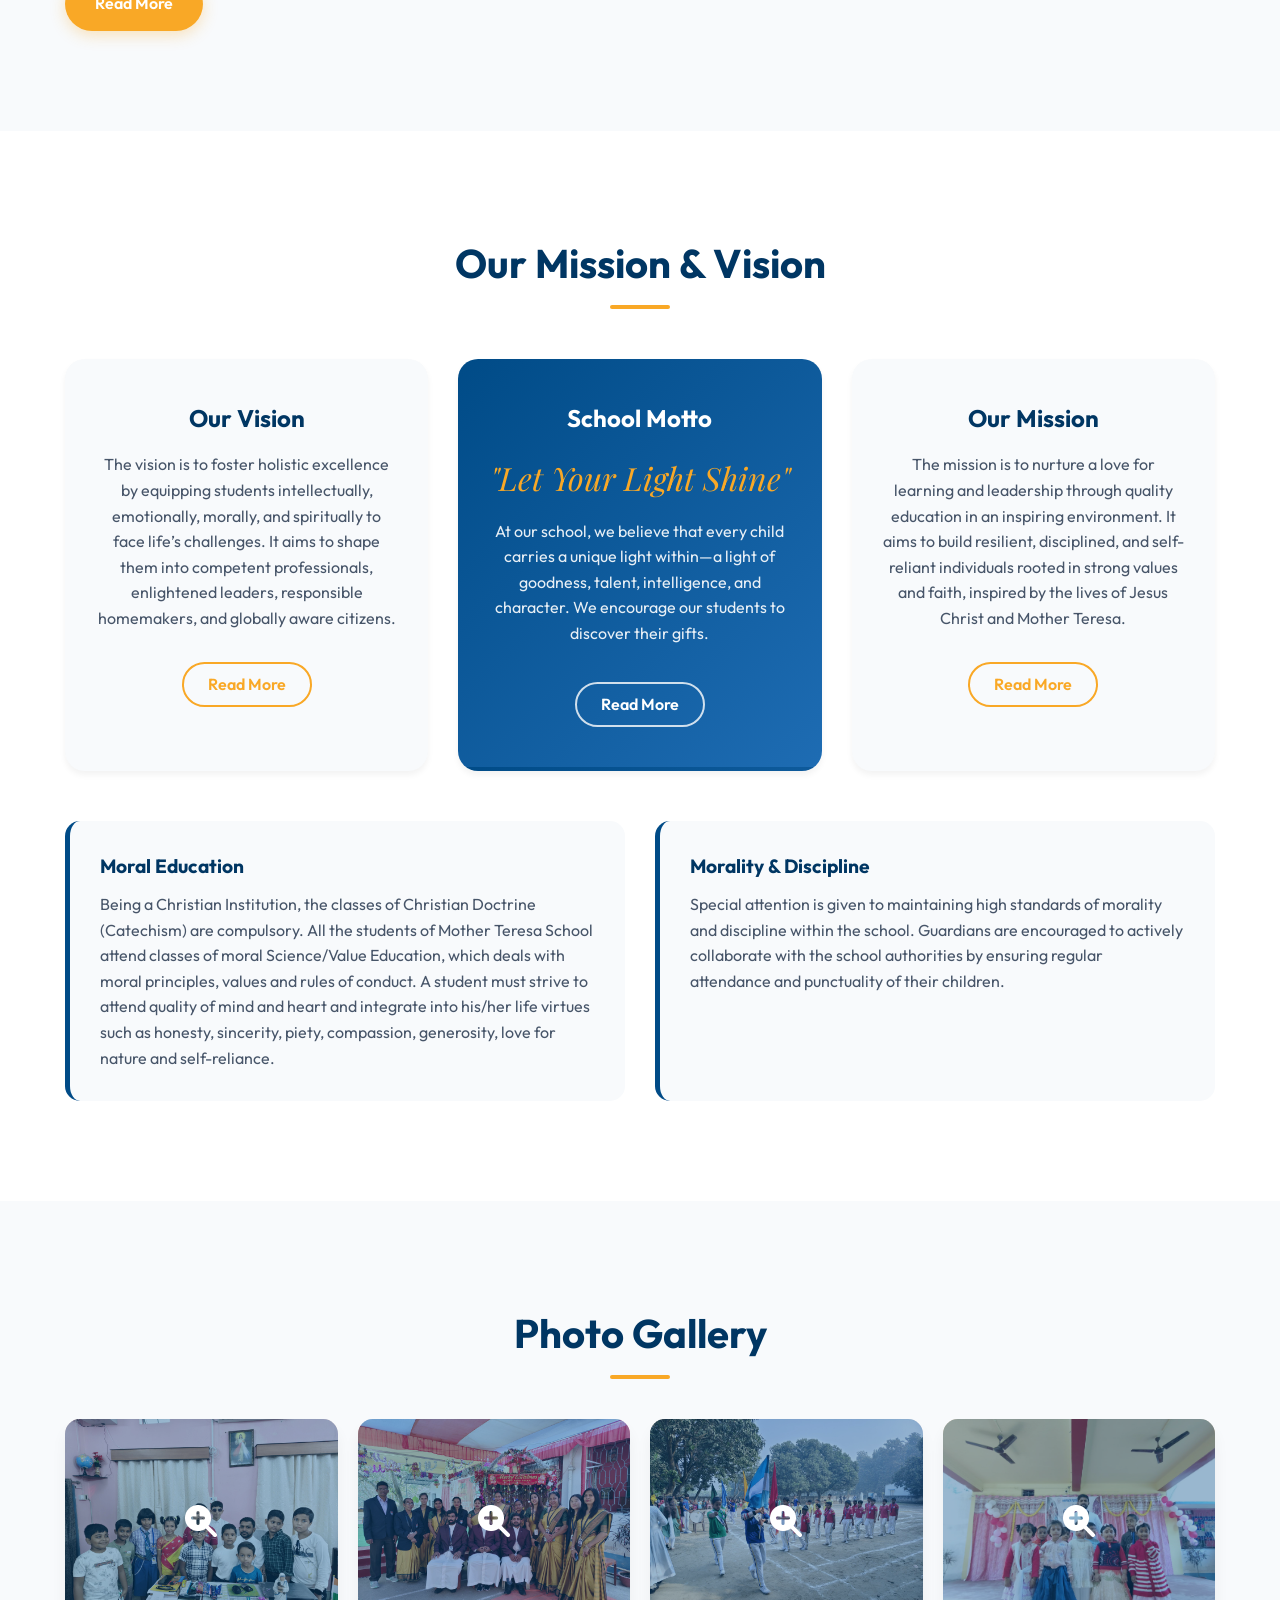
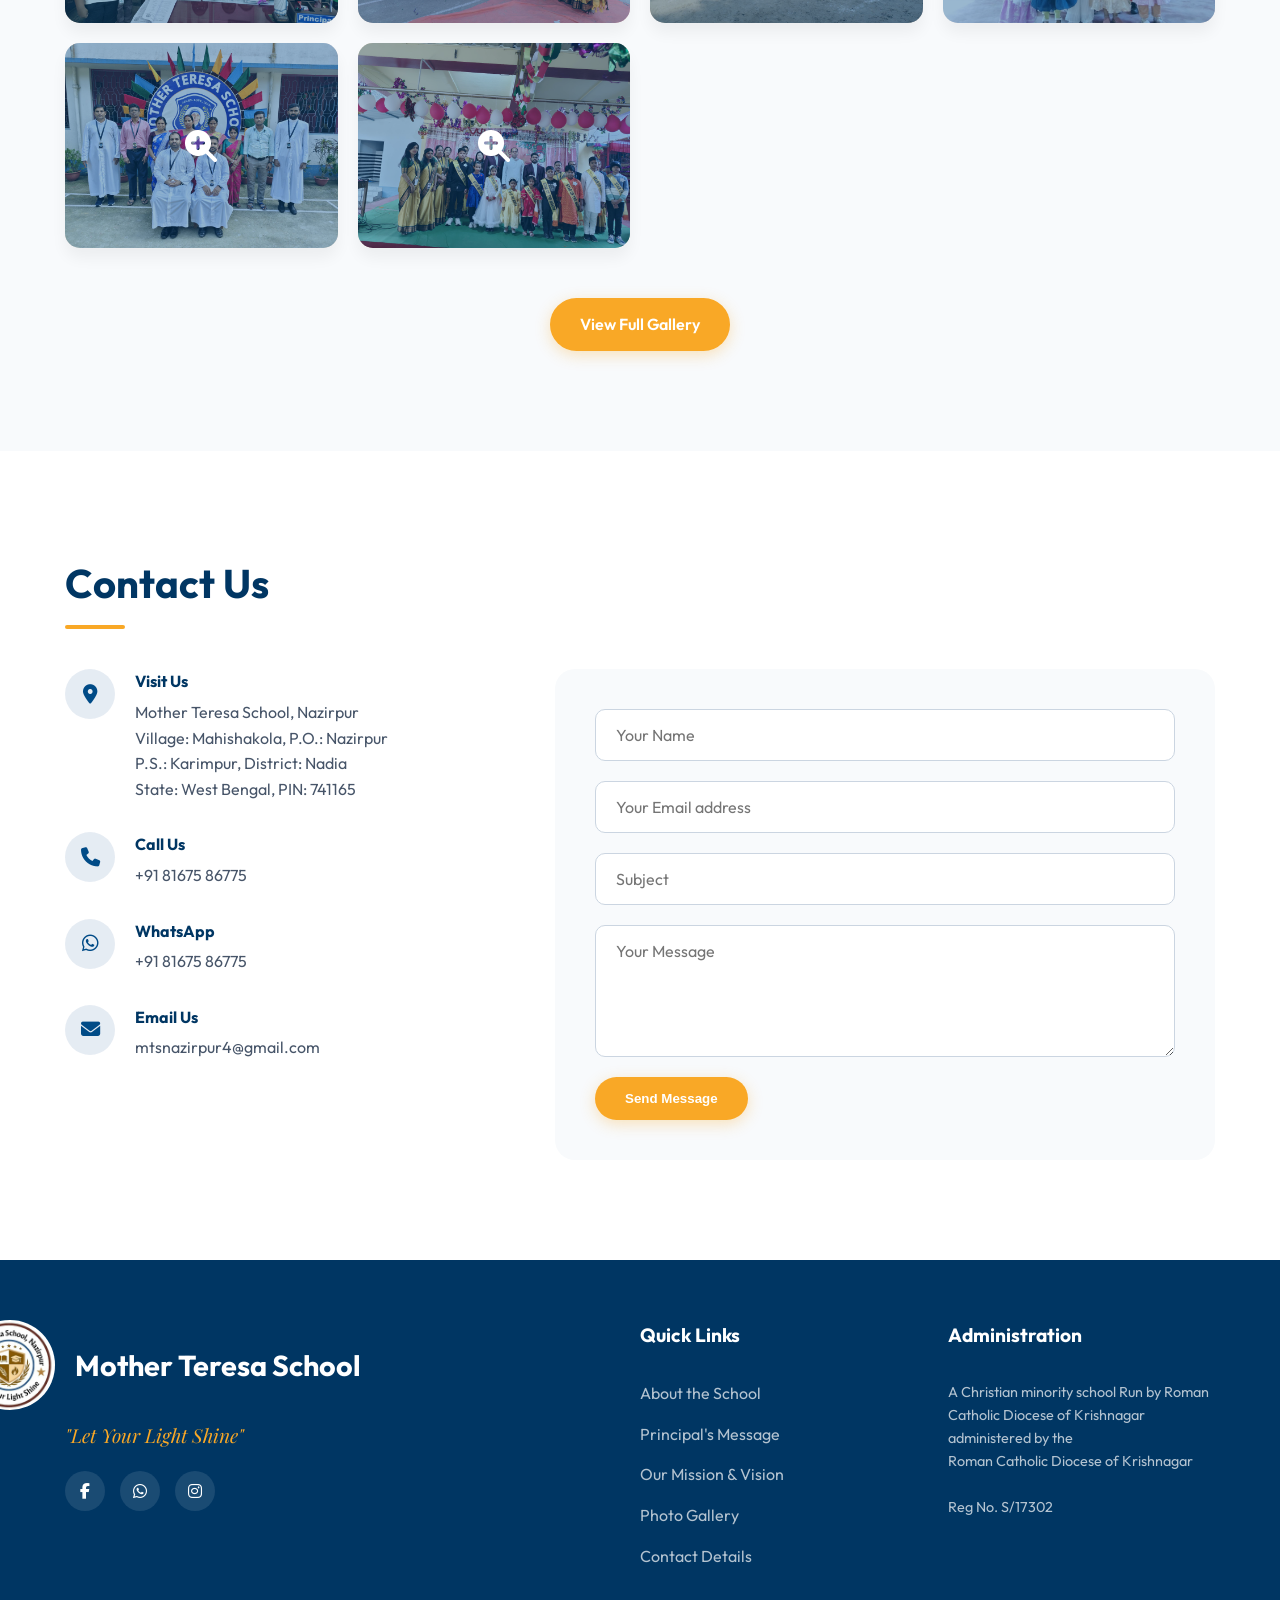
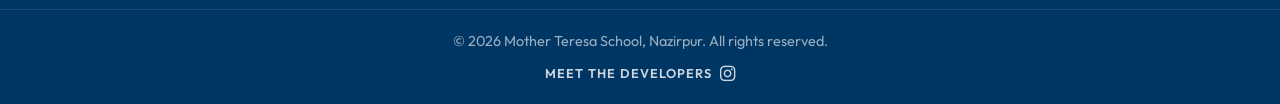
==== commit cc714790: "Definitive Fix: Rename all images to .jpg and update references to bypass Git casing issues" ====
--- a/index.html
+++ b/index.html
@@ -23,7 +23,7 @@
         rel="stylesheet">
     <!-- FontAwesome -->
     <link rel="stylesheet" href="https://cdnjs.cloudflare.com/ajax/libs/font-awesome/6.4.0/css/all.min.css">
-    <link rel="stylesheet" href="styles.css?v=11">
+    <link rel="stylesheet" href="styles.css?v=12">
     <link rel="icon" href="data:;base64,iVBORw0KGgo=">
 </head>
 
@@ -32,7 +32,7 @@
     <nav class="navbar">
         <div class="nav-container">
             <a href="#" class="logo">
-                <img src="logo.jpeg" alt="Mother Teresa School Logo" class="nav-logo-img"> Mother Teresa School
+                <img src="school_logo.jpg" alt="Mother Teresa School Logo" class="nav-logo-img"> Mother Teresa School
             </a>
             <ul class="nav-links">
                 <li><a href="#home">Home</a></li>
@@ -180,27 +180,27 @@
             <div class="gallery-grid">
                 <!-- Highlighted Gallery Items -->
                 <div class="gallery-item" data-index="16">
-                    <img src="school_image17.jpeg" alt="School Activities 17" class="gallery-img">
+                    <img src="gallery17.jpg" alt="School Activities 17" class="gallery-img">
                     <div class="gallery-overlay"><i class="fa-solid fa-magnifying-glass-plus"></i></div>
                 </div>
                 <div class="gallery-item" data-index="6">
-                    <img src="school_image7.jpeg" alt="School Activities 7" class="gallery-img">
+                    <img src="gallery7.jpg" alt="School Activities 7" class="gallery-img">
                     <div class="gallery-overlay"><i class="fa-solid fa-magnifying-glass-plus"></i></div>
                 </div>
                 <div class="gallery-item" data-index="0">
-                    <img src="school_image1.jpeg" alt="School Activities 1" class="gallery-img">
+                    <img src="gallery1.jpg" alt="School Activities 1" class="gallery-img">
                     <div class="gallery-overlay"><i class="fa-solid fa-magnifying-glass-plus"></i></div>
                 </div>
                 <div class="gallery-item" data-index="11">
-                    <img src="school_image12.jpeg" alt="School Activities 12" class="gallery-img">
+                    <img src="gallery12.jpg" alt="School Activities 12" class="gallery-img">
                     <div class="gallery-overlay"><i class="fa-solid fa-magnifying-glass-plus"></i></div>
                 </div>
                 <div class="gallery-item" data-index="13">
-                    <img src="school_image14.jpeg" alt="School Activities 14" class="gallery-img">
+                    <img src="gallery14.jpg" alt="School Activities 14" class="gallery-img">
                     <div class="gallery-overlay"><i class="fa-solid fa-magnifying-glass-plus"></i></div>
                 </div>
                 <div class="gallery-item" data-index="14">
-                    <img src="school_image15.jpeg" alt="School Activities 15" class="gallery-img">
+                    <img src="gallery15.jpg" alt="School Activities 15" class="gallery-img">
                     <div class="gallery-overlay"><i class="fa-solid fa-magnifying-glass-plus"></i></div>
                 </div>
             </div>
@@ -268,7 +268,7 @@
         <div class="container footer-content">
             <div class="footer-logo">
                 <div class="footer-brand">
-                    <img src="logo.jpeg" alt="Mother Teresa School Logo" class="footer-logo-img">
+                    <img src="school_logo.jpg" alt="Mother Teresa School Logo" class="footer-logo-img">
                     <h3>Mother Teresa School</h3>
                 </div>
                 <p>"Let Your Light Shine"</p>
@@ -305,7 +305,7 @@
         </div>
     </footer>
 
-    <script src="script.js?v=2"></script>
+    <script src="script.js?v=3"></script>
 </body>
 
 </html>
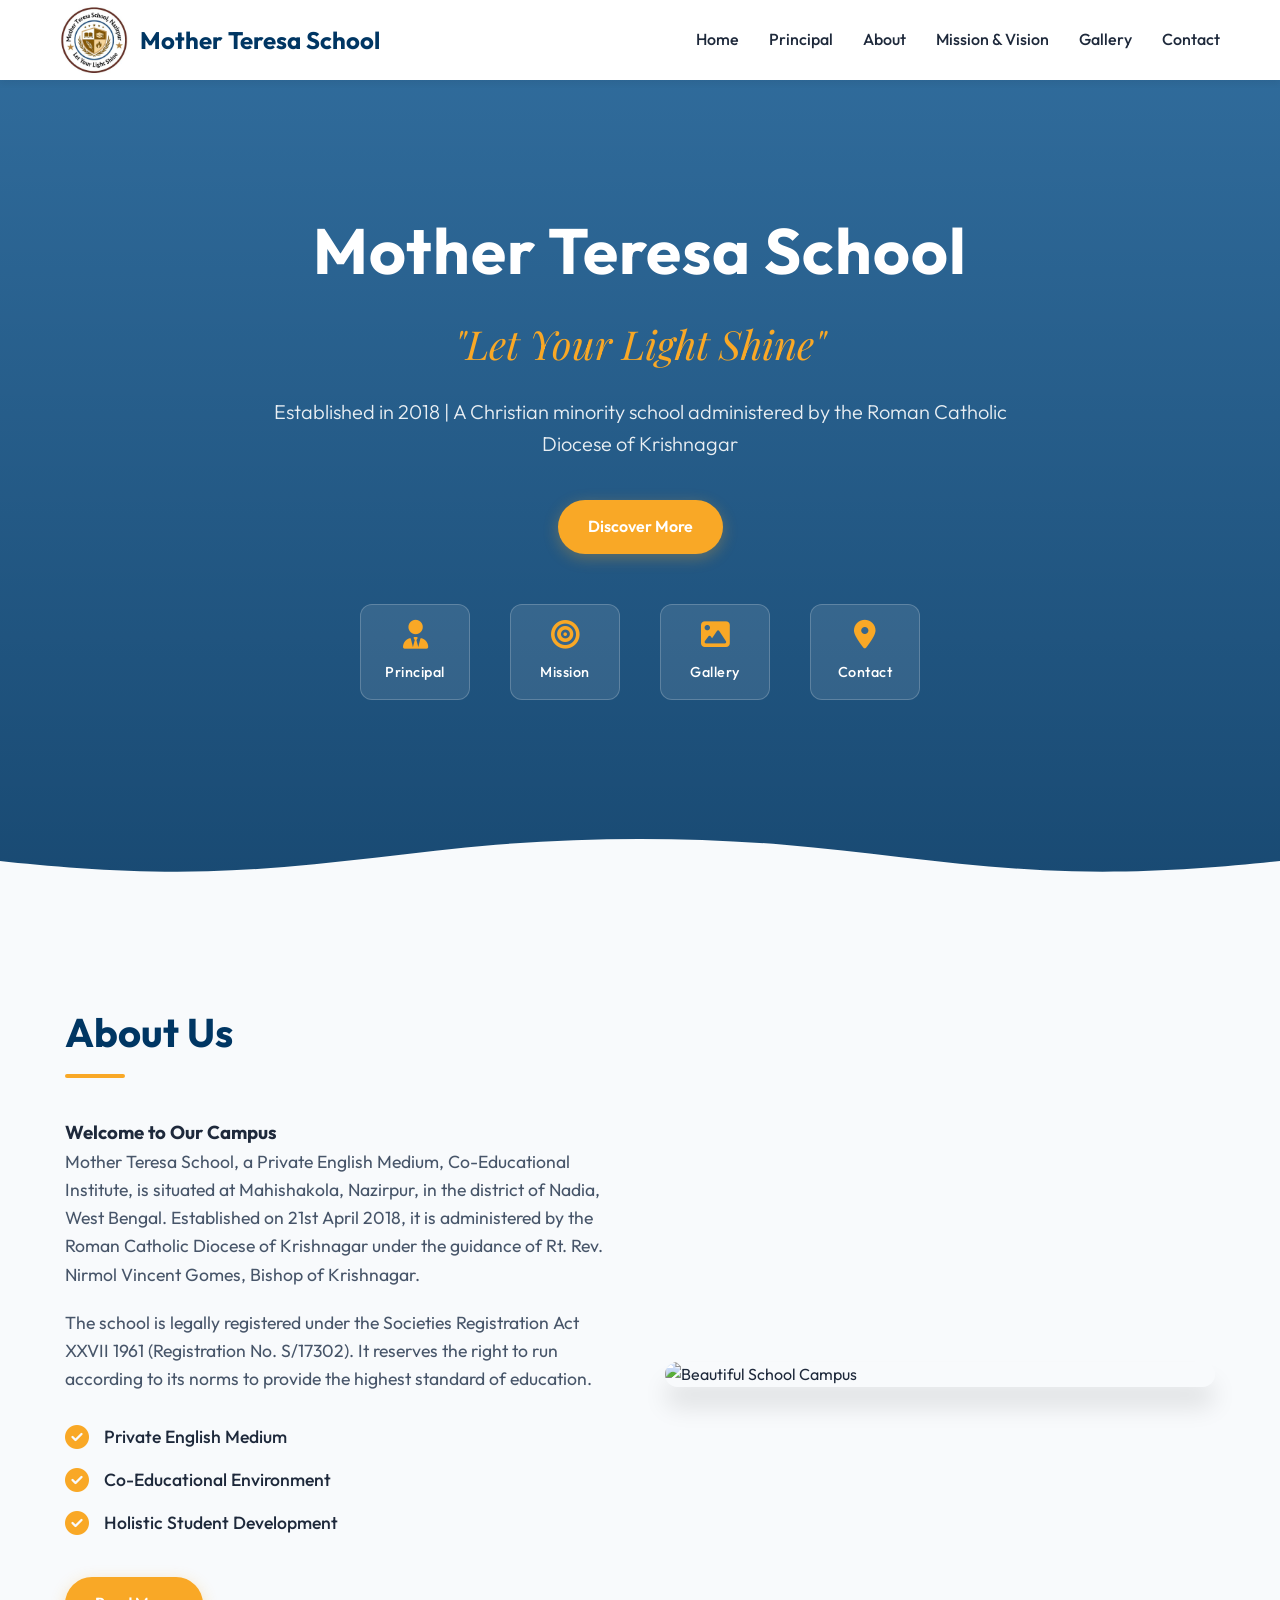
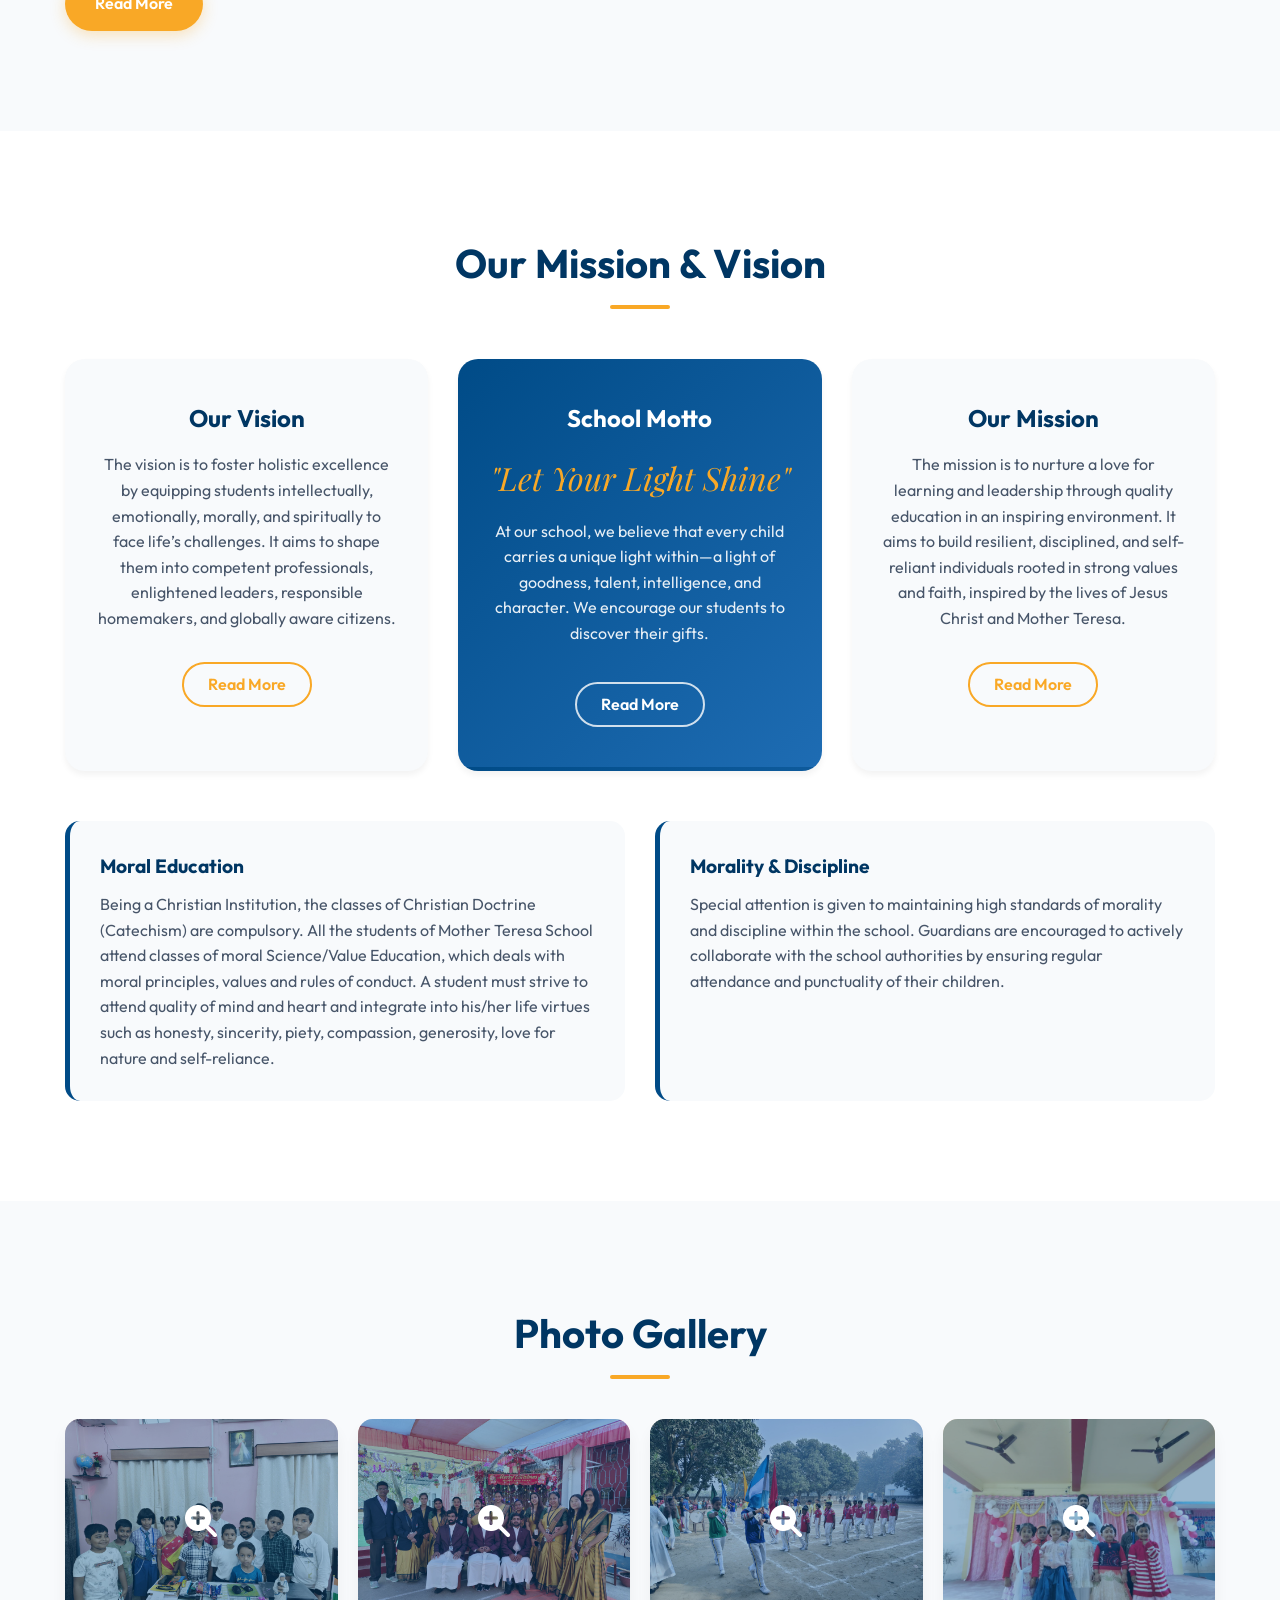
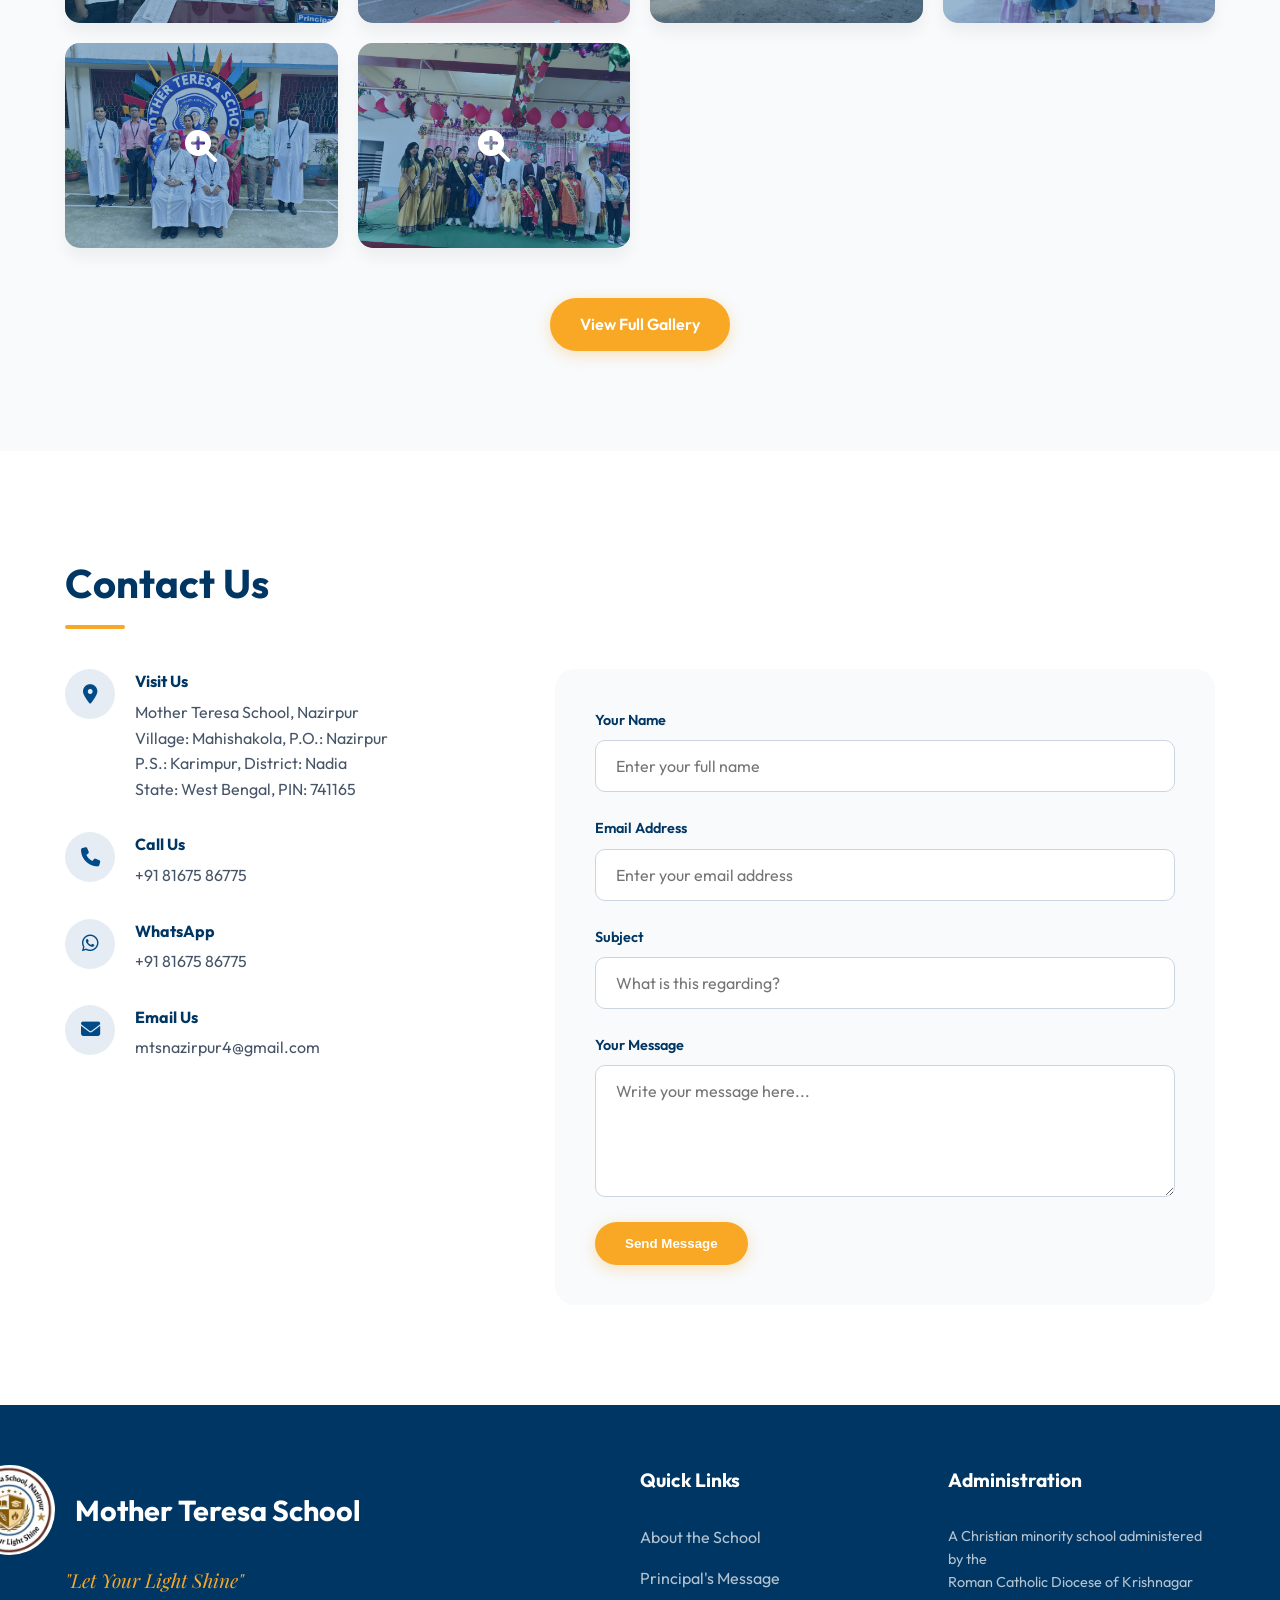
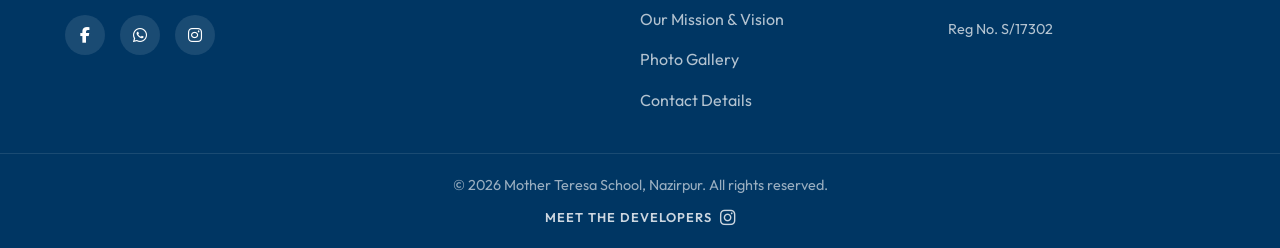
==== commit a3623c67: "Fix: Index.html redundancy, missing lightbox, and form accessibility" ====
--- a/index.html
+++ b/index.html
@@ -53,7 +53,7 @@
         <div class="hero-content">
             <h1 class="hero-title">Mother Teresa School</h1>
             <p class="hero-subtitle">"Let Your Light Shine"</p>
-            <p class="hero-desc">Established in 2018 | A Christian minority school Run by Roman Catholic Diocese of Krishnagar, administered by the Roman Catholic Diocese of Krishnagar</p>
+            <p class="hero-desc">Established in 2018 | A Christian minority school administered by the Roman Catholic Diocese of Krishnagar</p>
             <a href="#about" class="btn btn-primary">Discover More</a>
             <div class="hero-shortcuts">
                 <a href="principal.html" class="shortcut-item">
@@ -252,10 +252,22 @@
                 </div>
                 <div class="contact-form">
                     <form onsubmit="event.preventDefault(); alert('Message sent successfully!');">
-                        <input type="text" placeholder="Your Name" required>
-                        <input type="email" placeholder="Your Email address" required>
-                        <input type="text" placeholder="Subject">
-                        <textarea placeholder="Your Message" rows="5" required></textarea>
+                        <div class="form-group">
+                            <label for="user-name">Your Name</label>
+                            <input type="text" id="user-name" placeholder="Enter your full name" required>
+                        </div>
+                        <div class="form-group">
+                            <label for="user-email">Email Address</label>
+                            <input type="email" id="user-email" placeholder="Enter your email address" required>
+                        </div>
+                        <div class="form-group">
+                            <label for="msg-subject">Subject</label>
+                            <input type="text" id="msg-subject" placeholder="What is this regarding?">
+                        </div>
+                        <div class="form-group">
+                            <label for="user-msg">Your Message</label>
+                            <textarea id="user-msg" placeholder="Write your message here..." rows="5" required></textarea>
+                        </div>
                         <button type="submit" class="btn btn-primary">Send Message</button>
                     </form>
                 </div>
@@ -289,7 +301,7 @@
             <div class="footer-links">
                 <h4 style="margin-bottom:15px; font-size:1.2rem;">Administration</h4>
                 <p style="color: rgba(255,255,255,0.7); font-size:0.9rem;">
-                    A Christian minority school Run by Roman Catholic Diocese of Krishnagar administered by the<br>Roman Catholic Diocese of Krishnagar<br><br>
+                    A Christian minority school administered by the<br>Roman Catholic Diocese of Krishnagar<br><br>
                     Reg No. S/17302
                 </p>
             </div>
@@ -305,6 +317,16 @@
         </div>
     </footer>
 
+    <!-- Lightbox -->
+    <div id="lightbox" class="lightbox">
+        <span class="close-lightbox">&times;</span>
+        <img class="lightbox-content" id="lightbox-img">
+        <div class="lightbox-nav">
+            <button id="prev-btn" class="nav-btn"><i class="fa-solid fa-chevron-left"></i></button>
+            <button id="next-btn" class="nav-btn"><i class="fa-solid fa-chevron-right"></i></button>
+        </div>
+    </div>
+
     <script src="script.js?v=3"></script>
 </body>
 
--- a/styles.css
+++ b/styles.css
@@ -449,6 +449,19 @@
     align-self: flex-start;
 }
 
+.form-group {
+    display: flex;
+    flex-direction: column;
+    gap: 8px;
+    margin-bottom: 5px;
+}
+
+.form-group label {
+    font-size: 0.9rem;
+    font-weight: 600;
+    color: var(--primary-dark);
+}
+
 /* Footer */
 footer {
     background-color: var(--primary-dark);
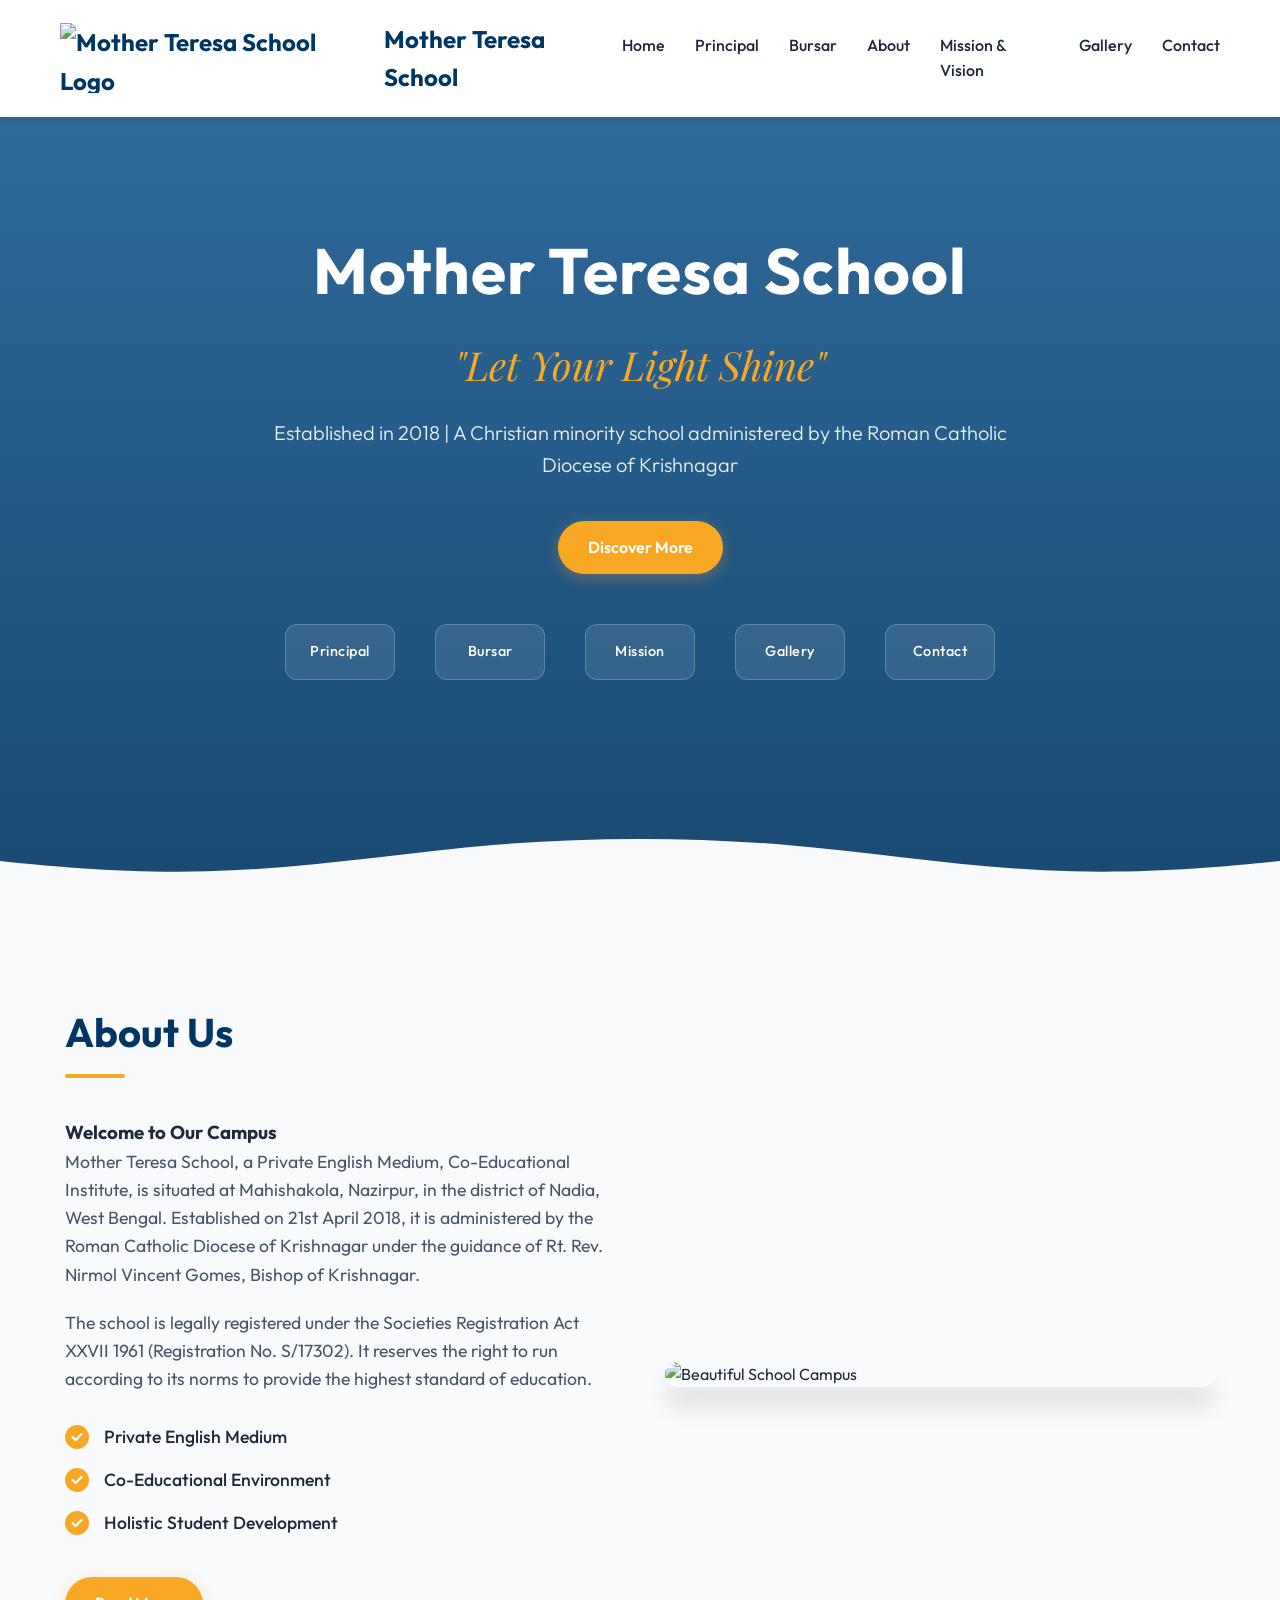
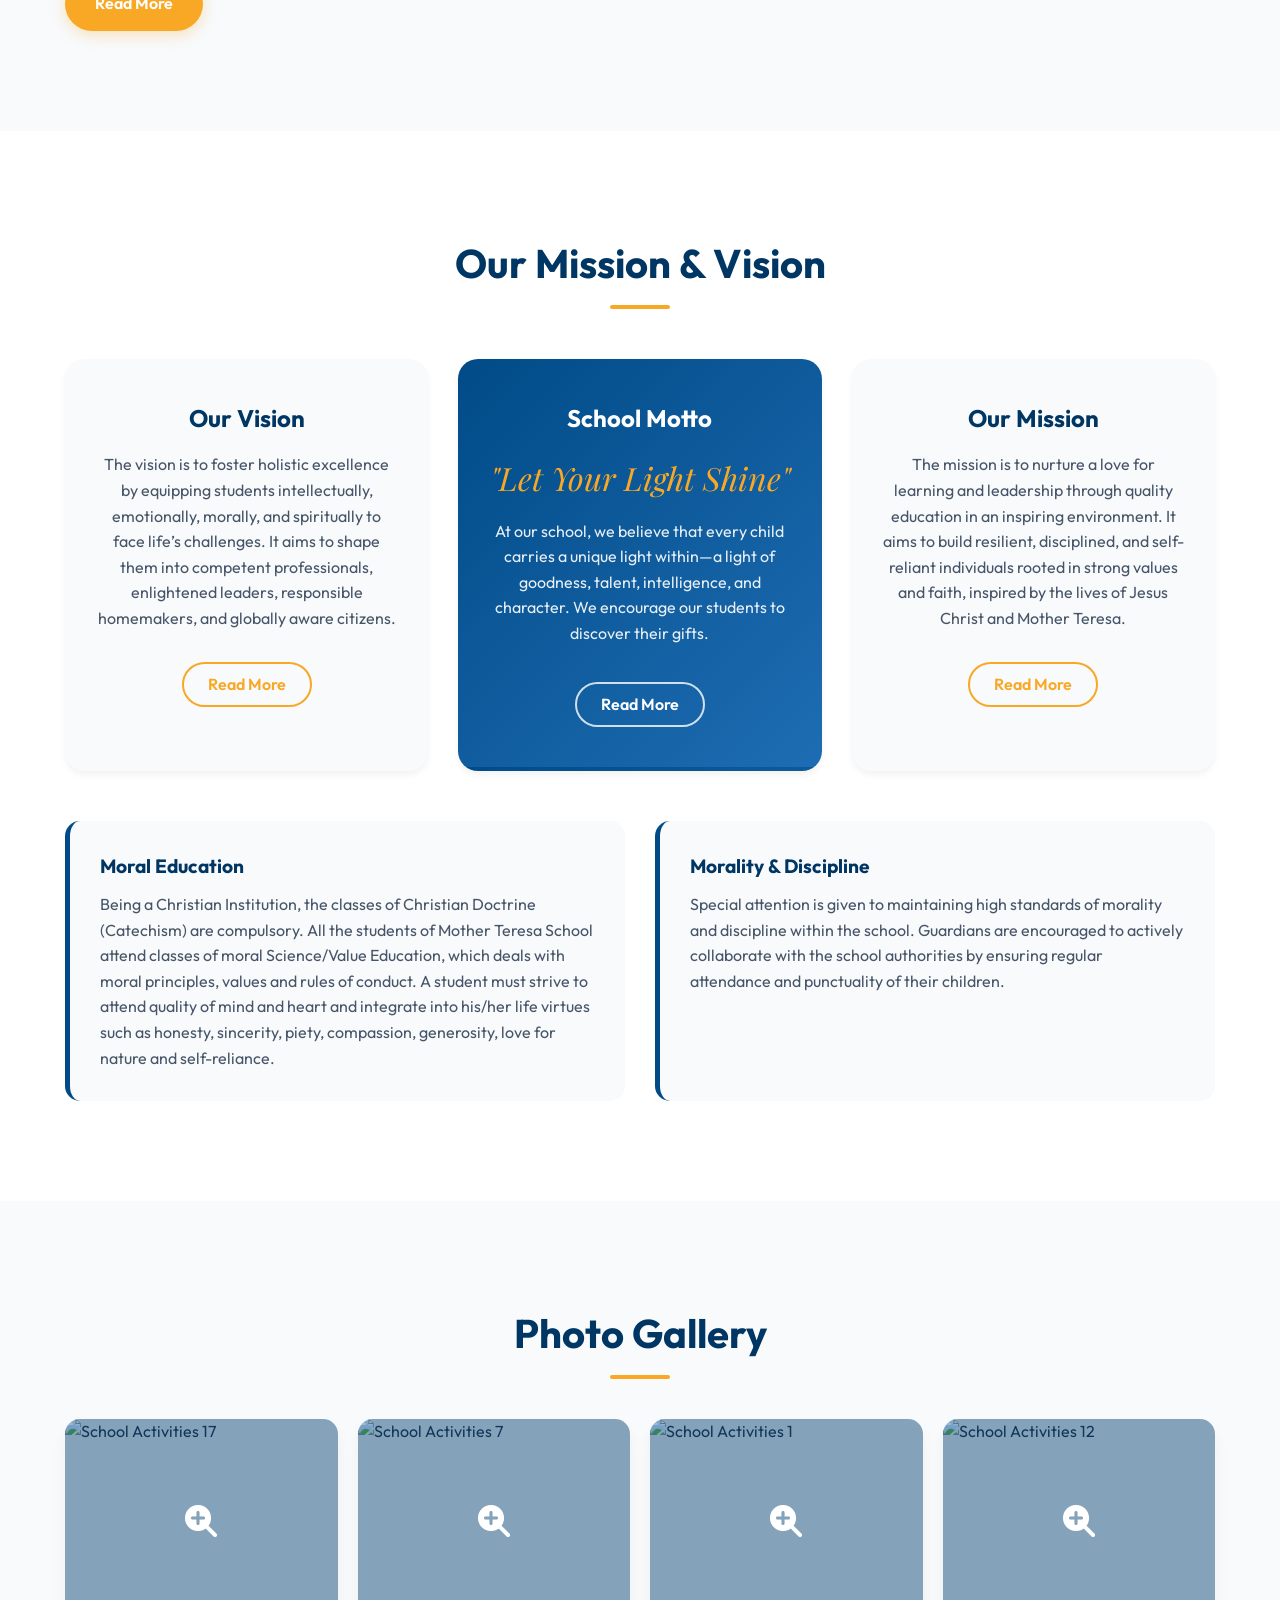
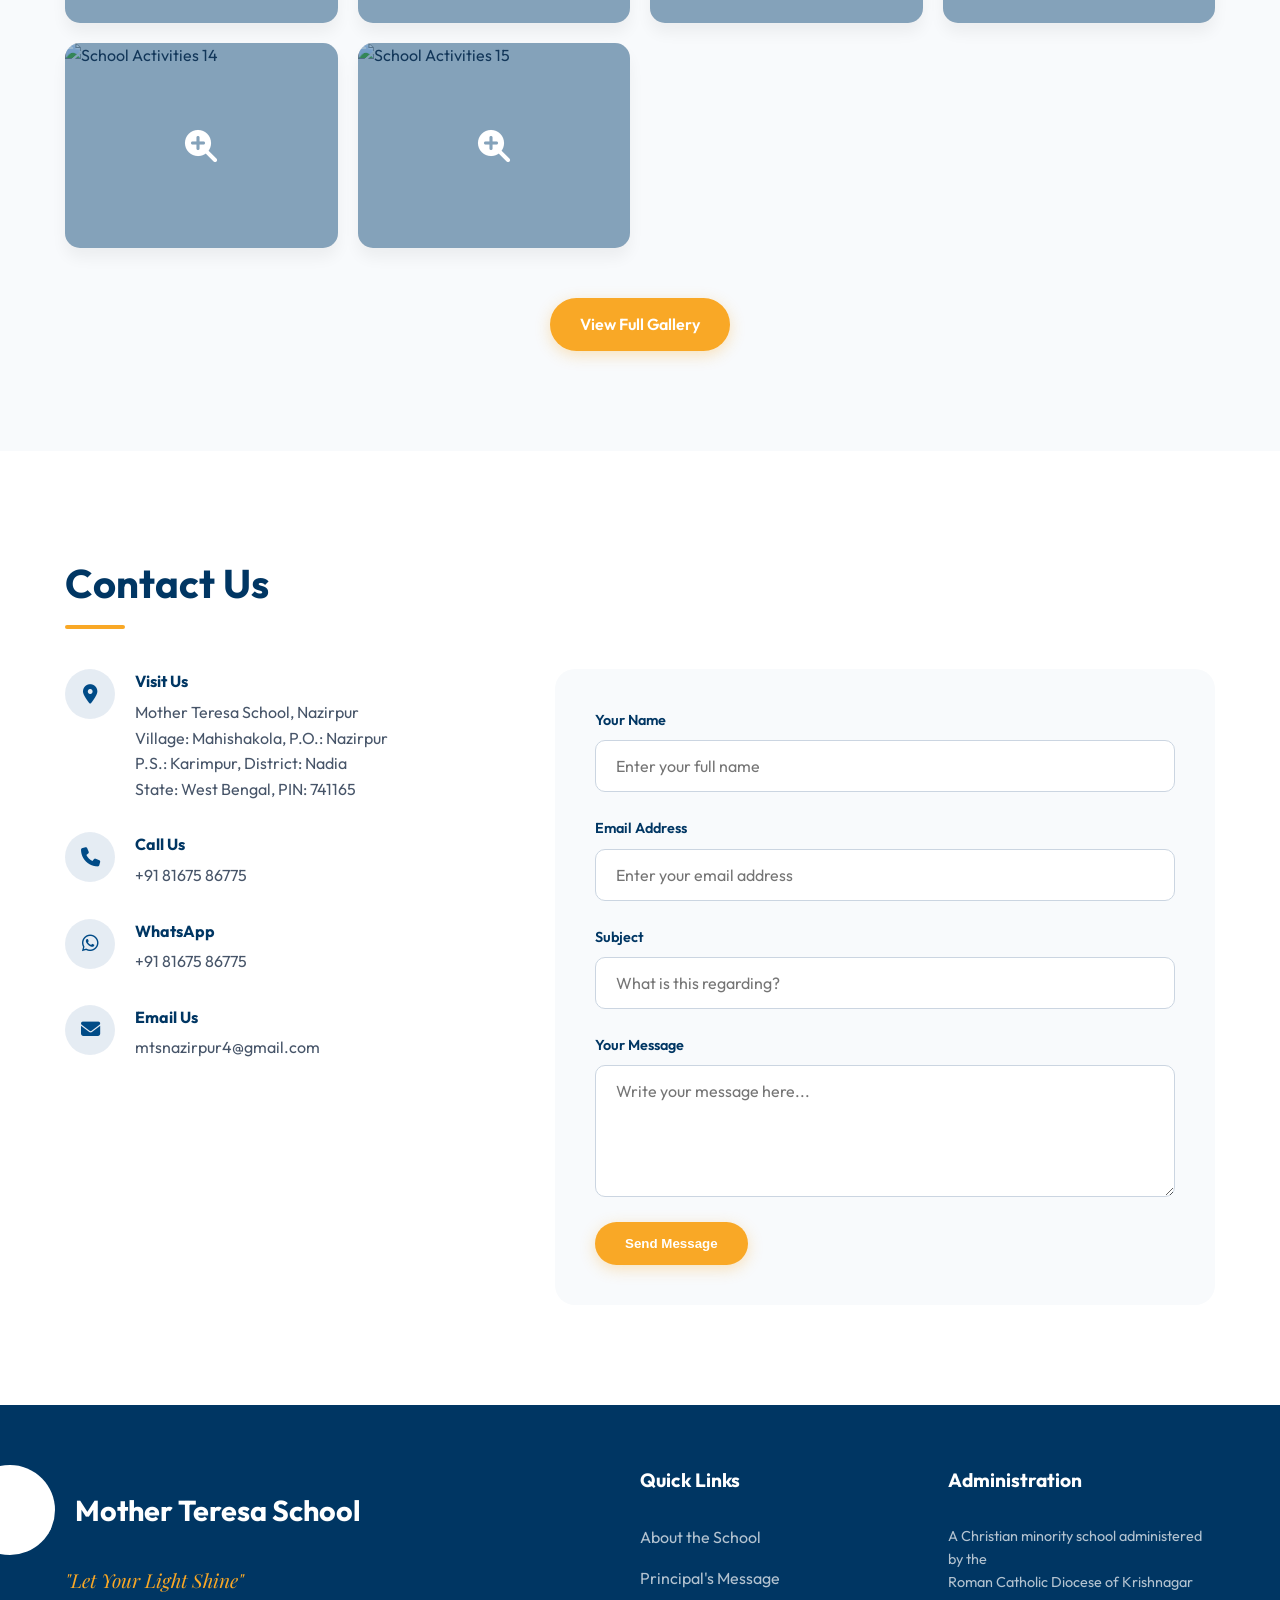
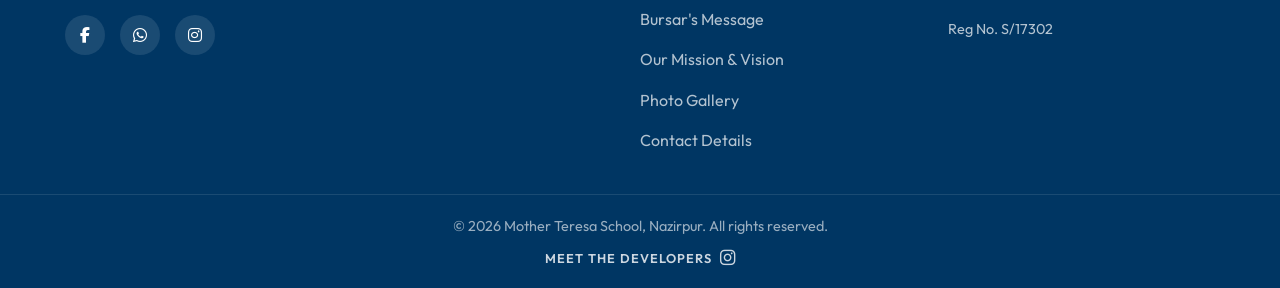
==== commit 0d512e27: "nineth" ====
--- a/index.html
+++ b/index.html
@@ -32,11 +32,12 @@
     <nav class="navbar">
         <div class="nav-container">
             <a href="#" class="logo">
-                <img src="school_logo.jpg" alt="Mother Teresa School Logo" class="nav-logo-img"> Mother Teresa School
+                <img src="assets/images/school_logo.jpg" alt="Mother Teresa School Logo" class="nav-logo-img"> Mother Teresa School
             </a>
             <ul class="nav-links">
                 <li><a href="#home">Home</a></li>
                 <li><a href="principal.html">Principal</a></li>
+                <li><a href="bursar.html">Bursar</a></li>
                 <li><a href="#about">About</a></li>
                 <li><a href="#philosophy">Mission & Vision</a></li>
                 <li><a href="#gallery">Gallery</a></li>
@@ -57,19 +58,18 @@
             <a href="#about" class="btn btn-primary">Discover More</a>
             <div class="hero-shortcuts">
                 <a href="principal.html" class="shortcut-item">
-                    <i class="fa-solid fa-user-tie"></i>
                     <span>Principal</span>
                 </a>
+                <a href="bursar.html" class="shortcut-item">
+                    <span>Bursar</span>
+                </a>
                 <a href="index.html#philosophy" class="shortcut-item">
-                    <i class="fa-solid fa-bullseye"></i>
                     <span>Mission</span>
                 </a>
                 <a href="gallery.html" class="shortcut-item">
-                    <i class="fa-solid fa-image"></i>
                     <span>Gallery</span>
                 </a>
                 <a href="index.html#contact" class="shortcut-item">
-                    <i class="fa-solid fa-location-dot"></i>
                     <span>Contact</span>
                 </a>
             </div>
@@ -180,27 +180,27 @@
             <div class="gallery-grid">
                 <!-- Highlighted Gallery Items -->
                 <div class="gallery-item" data-index="16">
-                    <img src="gallery17.jpg" alt="School Activities 17" class="gallery-img">
+                    <img src="assets/images/gallery17.jpg" alt="School Activities 17" class="gallery-img">
                     <div class="gallery-overlay"><i class="fa-solid fa-magnifying-glass-plus"></i></div>
                 </div>
                 <div class="gallery-item" data-index="6">
-                    <img src="gallery7.jpg" alt="School Activities 7" class="gallery-img">
+                    <img src="assets/images/gallery7.jpg" alt="School Activities 7" class="gallery-img">
                     <div class="gallery-overlay"><i class="fa-solid fa-magnifying-glass-plus"></i></div>
                 </div>
                 <div class="gallery-item" data-index="0">
-                    <img src="gallery1.jpg" alt="School Activities 1" class="gallery-img">
+                    <img src="assets/images/gallery1.jpg" alt="School Activities 1" class="gallery-img">
                     <div class="gallery-overlay"><i class="fa-solid fa-magnifying-glass-plus"></i></div>
                 </div>
                 <div class="gallery-item" data-index="11">
-                    <img src="gallery12.jpg" alt="School Activities 12" class="gallery-img">
+                    <img src="assets/images/gallery12.jpg" alt="School Activities 12" class="gallery-img">
                     <div class="gallery-overlay"><i class="fa-solid fa-magnifying-glass-plus"></i></div>
                 </div>
                 <div class="gallery-item" data-index="13">
-                    <img src="gallery14.jpg" alt="School Activities 14" class="gallery-img">
+                    <img src="assets/images/gallery14.jpg" alt="School Activities 14" class="gallery-img">
                     <div class="gallery-overlay"><i class="fa-solid fa-magnifying-glass-plus"></i></div>
                 </div>
                 <div class="gallery-item" data-index="14">
-                    <img src="gallery15.jpg" alt="School Activities 15" class="gallery-img">
+                    <img src="assets/images/gallery15.jpg" alt="School Activities 15" class="gallery-img">
                     <div class="gallery-overlay"><i class="fa-solid fa-magnifying-glass-plus"></i></div>
                 </div>
             </div>
@@ -280,7 +280,7 @@
         <div class="container footer-content">
             <div class="footer-logo">
                 <div class="footer-brand">
-                    <img src="school_logo.jpg" alt="Mother Teresa School Logo" class="footer-logo-img">
+                    <img src="assets/images/school_logo.jpg" alt="Mother Teresa School Logo" class="footer-logo-img">
                     <h3>Mother Teresa School</h3>
                 </div>
                 <p>"Let Your Light Shine"</p>
@@ -294,6 +294,7 @@
                 <h4 style="margin-bottom:15px; font-size:1.2rem;">Quick Links</h4>
                 <a href="#about">About the School</a>
                 <a href="principal.html">Principal's Message</a>
+                <a href="bursar.html">Bursar's Message</a>
                 <a href="#philosophy">Our Mission & Vision</a>
                 <a href="#gallery">Photo Gallery</a>
                 <a href="#contact">Contact Details</a>
--- a/styles.css
+++ b/styles.css
@@ -854,8 +854,6 @@
         margin: 0 auto 40px;
     }
 }
-
-/* Hero Shortcuts */
 .hero-shortcuts {
     display: flex;
     justify-content: center;
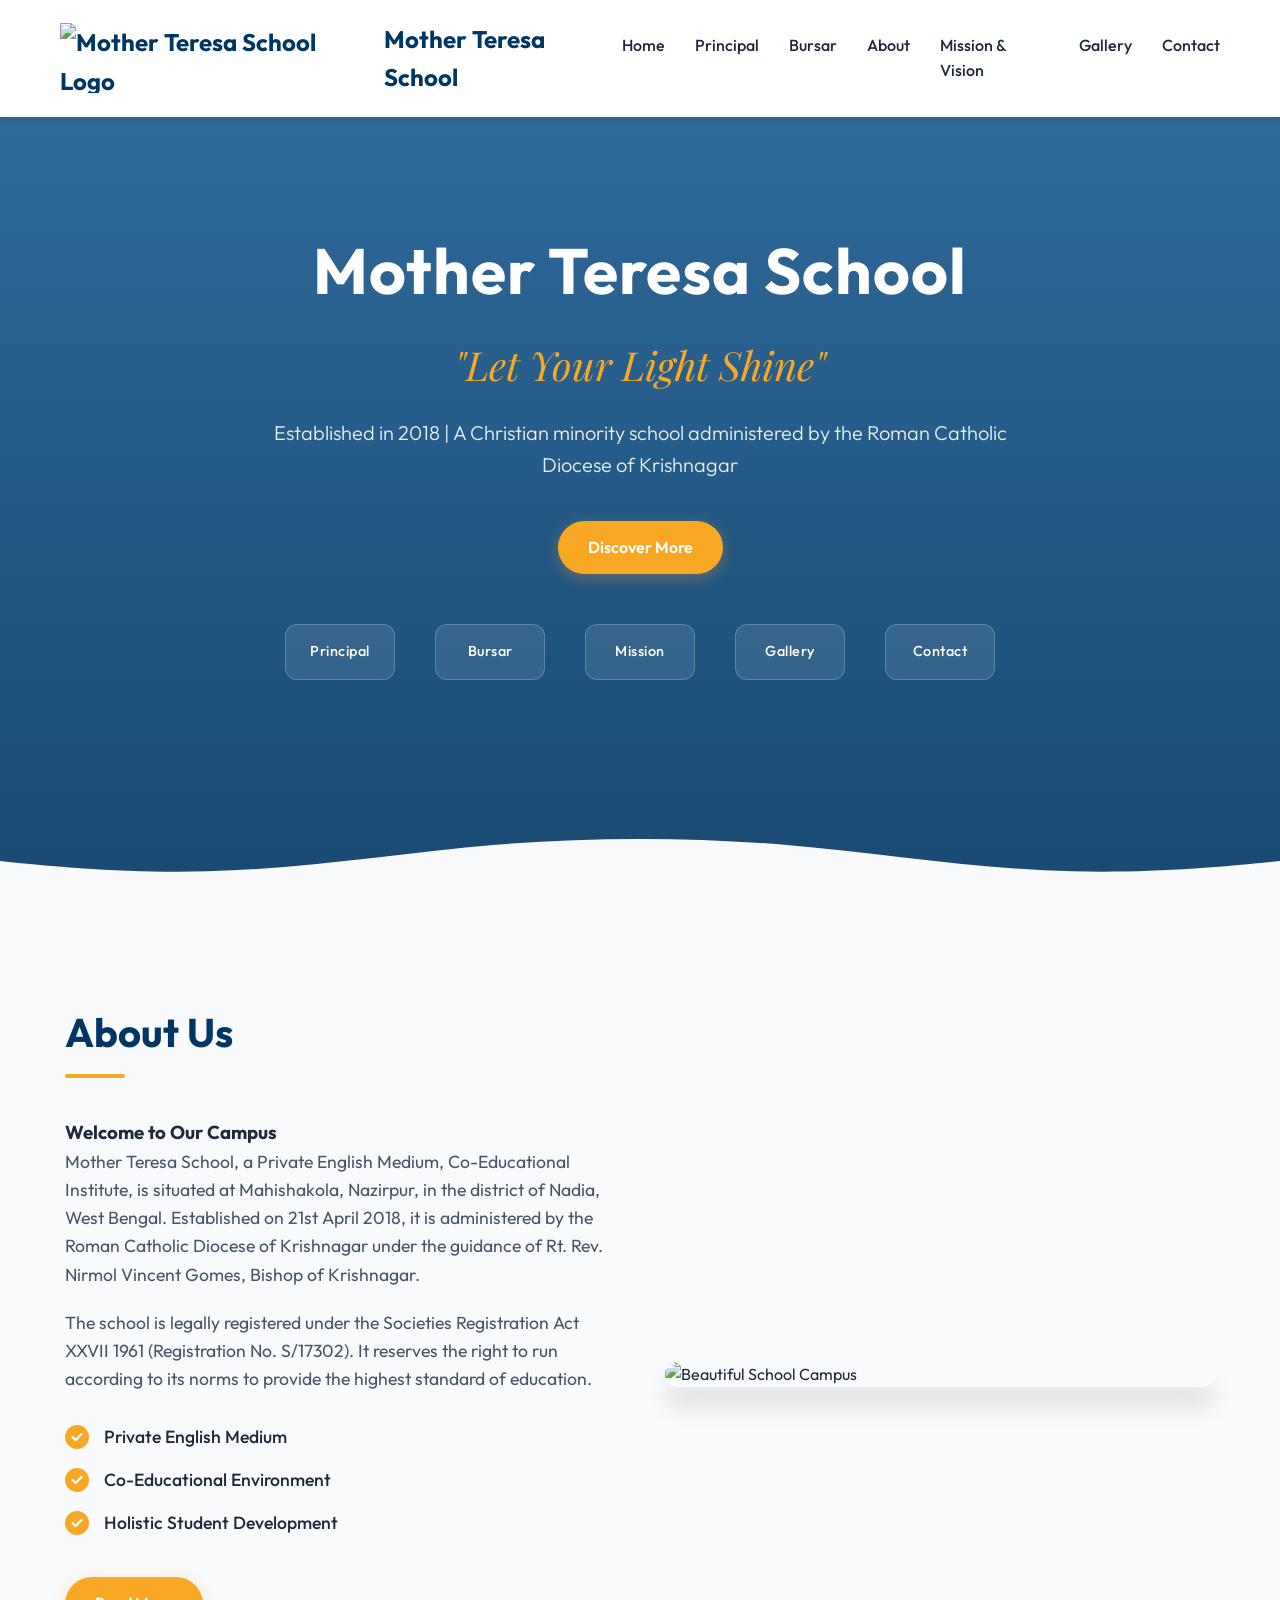
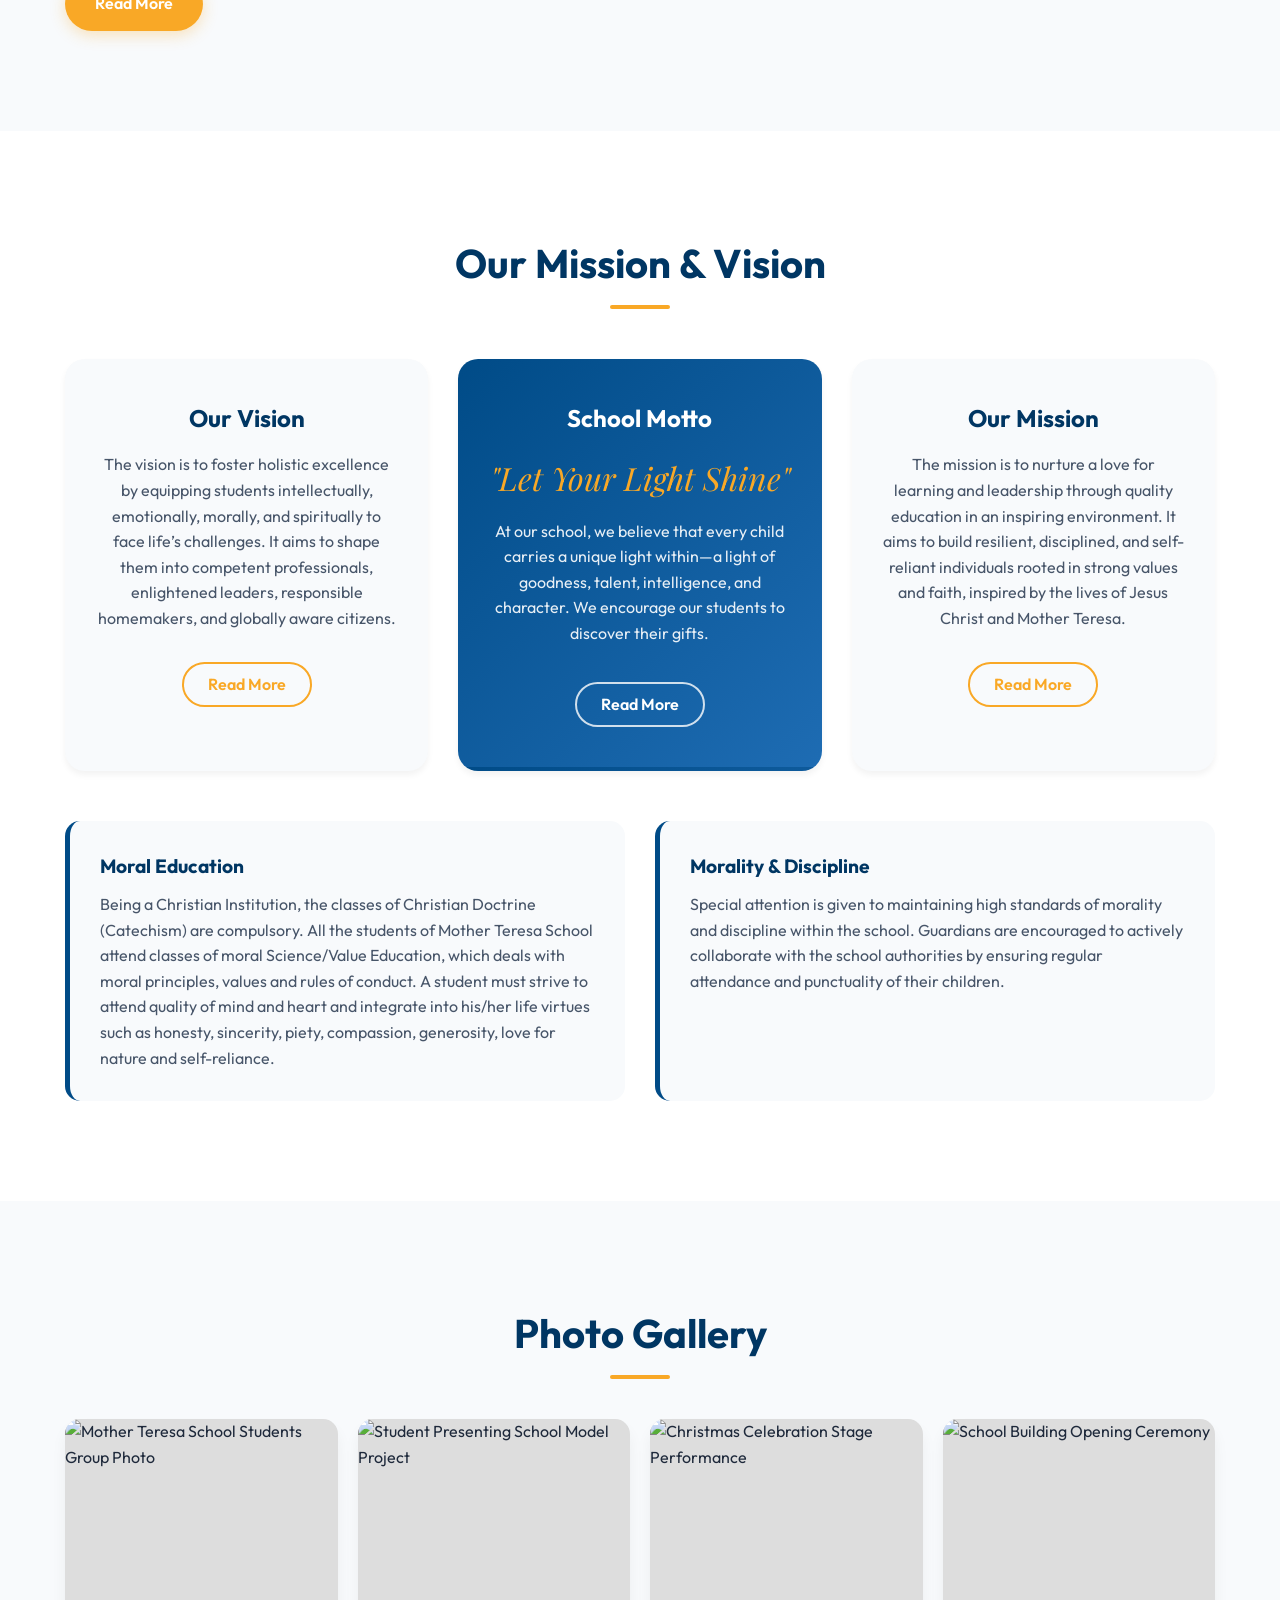
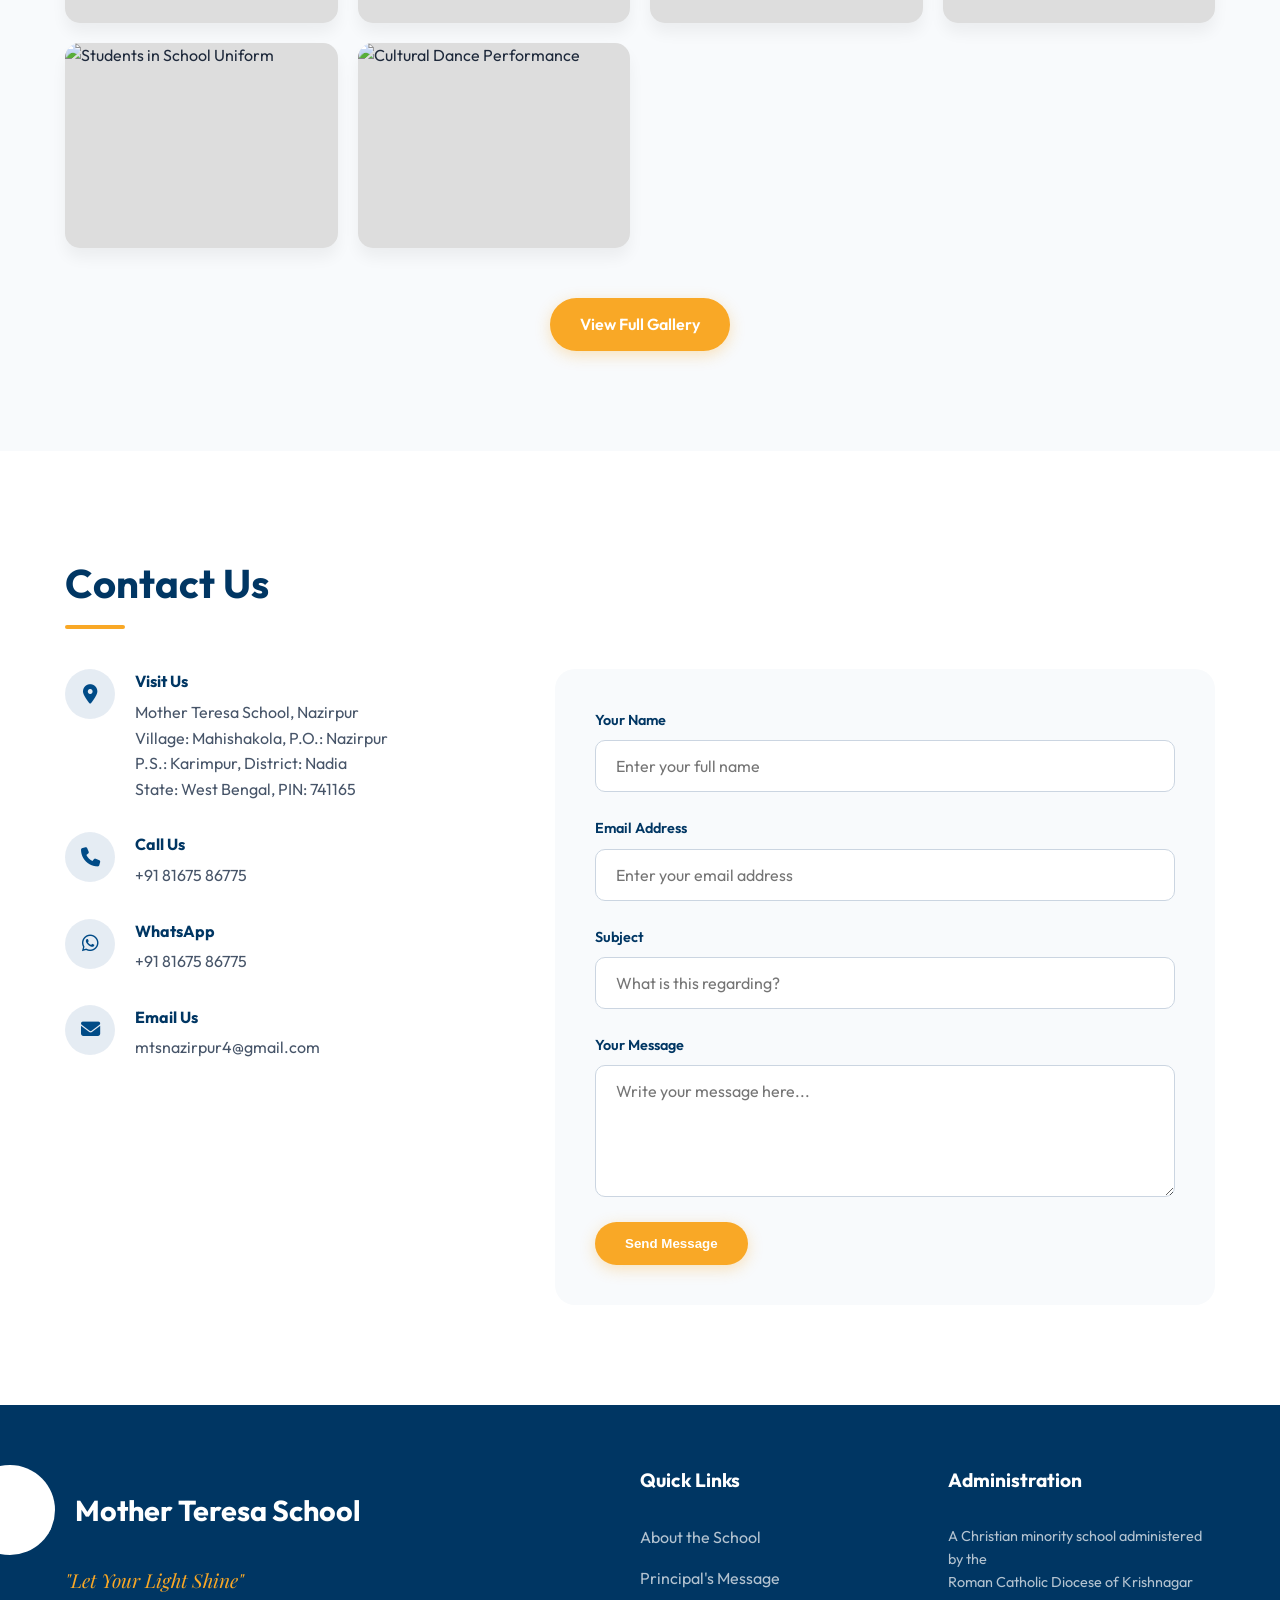
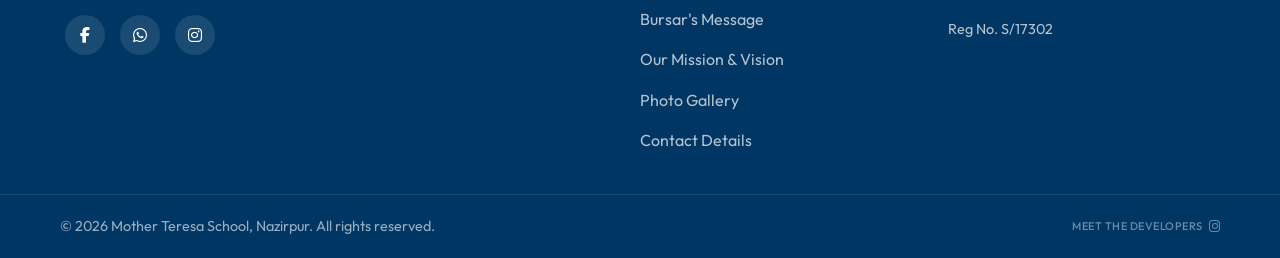
==== commit eed3a85c: "twelth" ====
--- a/index.html
+++ b/index.html
@@ -23,8 +23,8 @@
         rel="stylesheet">
     <!-- FontAwesome -->
     <link rel="stylesheet" href="https://cdnjs.cloudflare.com/ajax/libs/font-awesome/6.4.0/css/all.min.css">
-    <link rel="stylesheet" href="styles.css?v=12">
-    <link rel="icon" href="data:;base64,iVBORw0KGgo=">
+    <link rel="stylesheet" href="styles.css?v=15">
+    <link rel="icon" type="image/jpg" href="assets/images/school_logo.jpg?v=2">
 </head>
 
 <body>
@@ -179,29 +179,29 @@
             
             <div class="gallery-grid">
                 <!-- Highlighted Gallery Items -->
+                <div class="gallery-item" data-index="0">
+                    <img src="assets/images/gallery33.jpg" alt="Mother Teresa School Students Group Photo" class="gallery-img">
+                    <div class="gallery-overlay"></div>
+                </div>
+                <div class="gallery-item" data-index="4">
+                    <img src="assets/images/gallery25.jpg" alt="Student Presenting School Model Project" class="gallery-img">
+                    <div class="gallery-overlay"></div>
+                </div>
+                <div class="gallery-item" data-index="11">
+                    <img src="assets/images/gallery6.jpg" alt="Christmas Celebration Stage Performance" class="gallery-img">
+                    <div class="gallery-overlay"></div>
+                </div>
+                <div class="gallery-item" data-index="22">
+                    <img src="assets/images/gallery16.jpg" alt="School Building Opening Ceremony" class="gallery-img">
+                    <div class="gallery-overlay"></div>
+                </div>
+                <div class="gallery-item" data-index="26">
+                    <img src="assets/images/gallery22.jpg" alt="Students in School Uniform" class="gallery-img">
+                    <div class="gallery-overlay"></div>
+                </div>
                 <div class="gallery-item" data-index="16">
-                    <img src="assets/images/gallery17.jpg" alt="School Activities 17" class="gallery-img">
-                    <div class="gallery-overlay"><i class="fa-solid fa-magnifying-glass-plus"></i></div>
-                </div>
-                <div class="gallery-item" data-index="6">
-                    <img src="assets/images/gallery7.jpg" alt="School Activities 7" class="gallery-img">
-                    <div class="gallery-overlay"><i class="fa-solid fa-magnifying-glass-plus"></i></div>
-                </div>
-                <div class="gallery-item" data-index="0">
-                    <img src="assets/images/gallery1.jpg" alt="School Activities 1" class="gallery-img">
-                    <div class="gallery-overlay"><i class="fa-solid fa-magnifying-glass-plus"></i></div>
-                </div>
-                <div class="gallery-item" data-index="11">
-                    <img src="assets/images/gallery12.jpg" alt="School Activities 12" class="gallery-img">
-                    <div class="gallery-overlay"><i class="fa-solid fa-magnifying-glass-plus"></i></div>
-                </div>
-                <div class="gallery-item" data-index="13">
-                    <img src="assets/images/gallery14.jpg" alt="School Activities 14" class="gallery-img">
-                    <div class="gallery-overlay"><i class="fa-solid fa-magnifying-glass-plus"></i></div>
-                </div>
-                <div class="gallery-item" data-index="14">
-                    <img src="assets/images/gallery15.jpg" alt="School Activities 15" class="gallery-img">
-                    <div class="gallery-overlay"><i class="fa-solid fa-magnifying-glass-plus"></i></div>
+                    <img src="assets/images/gallery12.jpg" alt="Cultural Dance Performance" class="gallery-img">
+                    <div class="gallery-overlay"></div>
                 </div>
             </div>
             
@@ -331,4 +331,4 @@
     <script src="script.js?v=3"></script>
 </body>
 
-</html>+</html>
--- a/styles.css
+++ b/styles.css
@@ -540,30 +540,31 @@
 }
 .footer-bottom-flex {
     display: flex;
-    flex-direction: column;
-    justify-content: center;
-    align-items: center;
-    gap: 10px;
+    justify-content: space-between;
+    align-items: center;
+    gap: 15px;
     max-width: 1200px;
     margin: 0 auto;
     padding: 0 20px;
 }
 .developer-link {
-    color: rgba(255,255,255,0.8);
+    color: rgba(255,255,255,0.7);
     text-decoration: none;
     display: flex;
     align-items: center;
-    gap: 8px;
-    font-size: 0.8rem;
-    letter-spacing: 1px;
-    font-weight: 600;
-    transition: var(--transition);
+    gap: 6px;
+    font-size: 11px;
+    letter-spacing: 0.5px;
+    font-weight: 500;
+    transition: var(--transition);
+    opacity: 0.6;
 }
 .developer-link:hover {
     color: var(--secondary);
+    opacity: 1;
 }
 .developer-link i {
-    font-size: 1.1rem;
+    font-size: 13px;
 }
 
 /* Animations */
@@ -613,9 +614,9 @@
     .footer-links a:hover { transform: none; }
     
     .footer-bottom-flex {
-        flex-direction: column;
-        gap: 15px;
-        text-align: center;
+        flex-direction: row;
+        justify-content: space-between;
+        gap: 10px;
     }
 }
 
@@ -661,6 +662,7 @@
     align-items: center;
     justify-content: center;
     pointer-events: none;
+    opacity: 0;
 }
 .navbar.scrolled {
     background-color: var(--bg-white);
